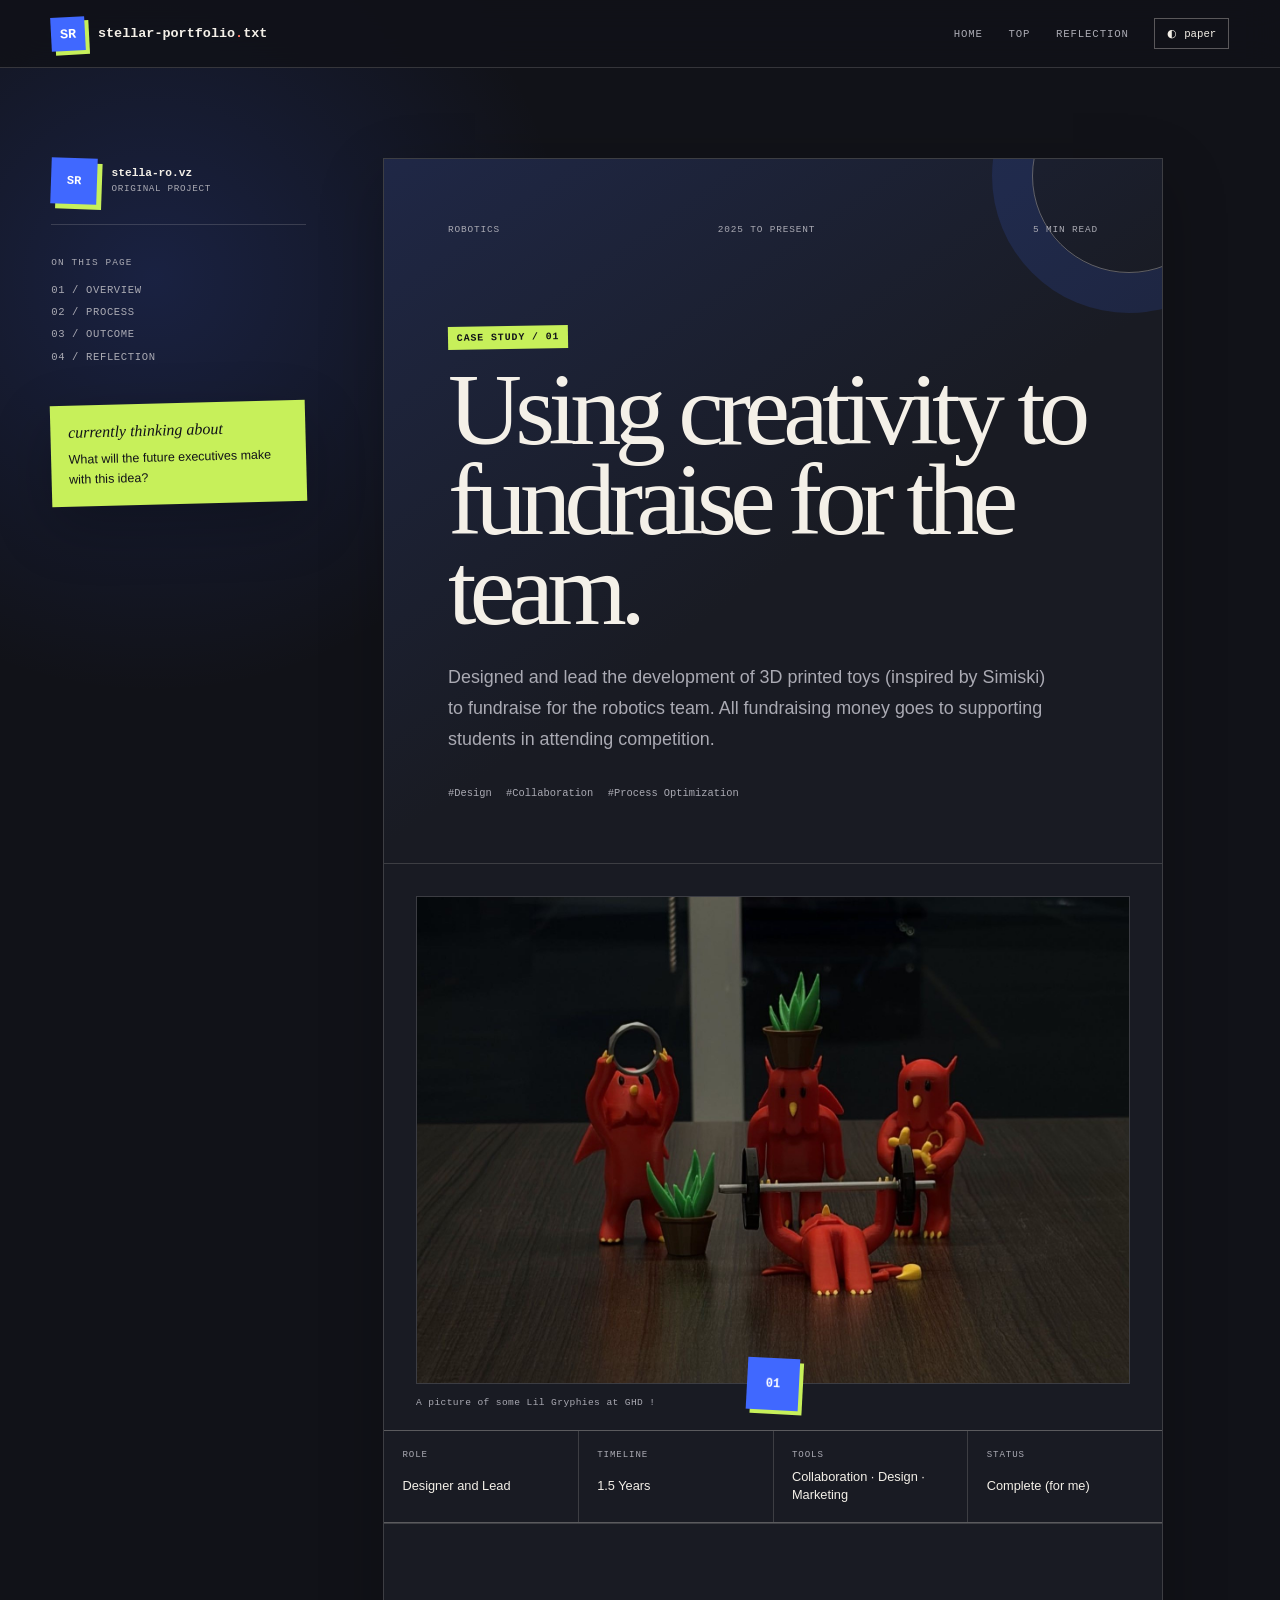
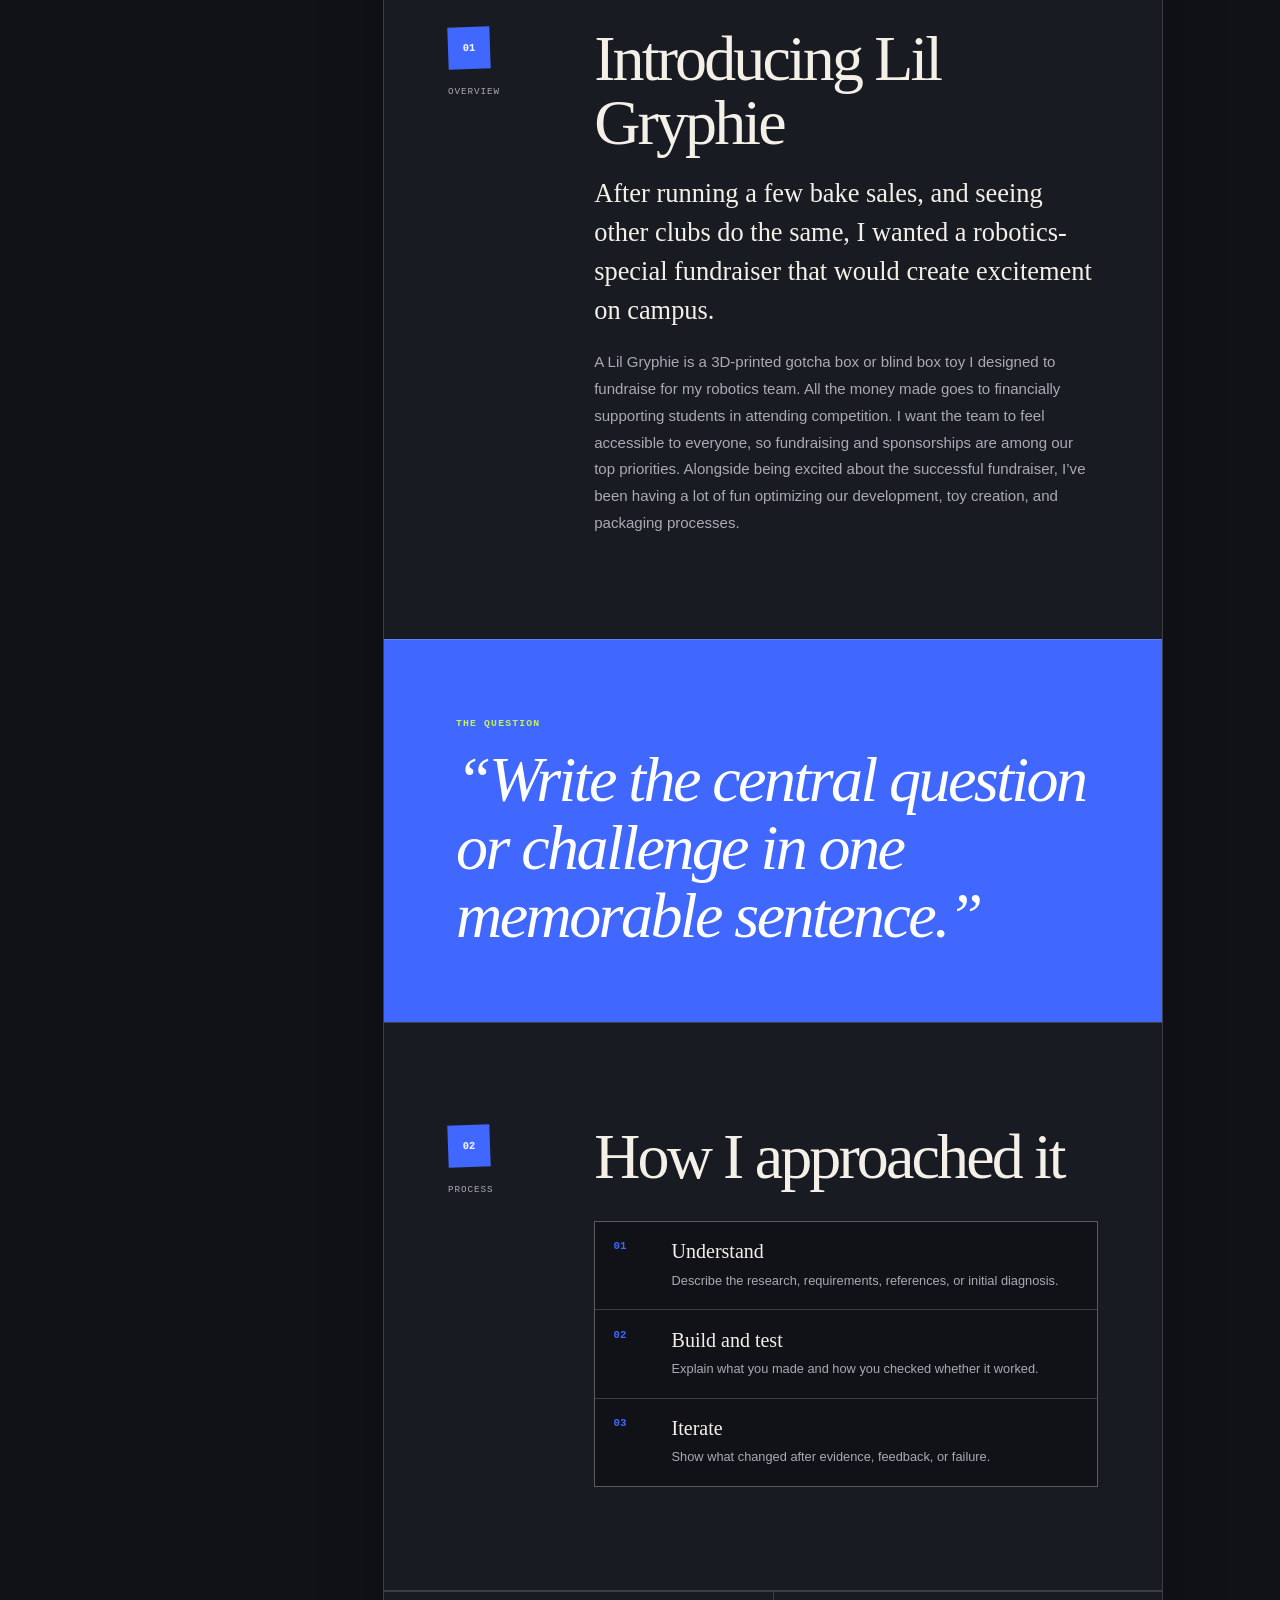
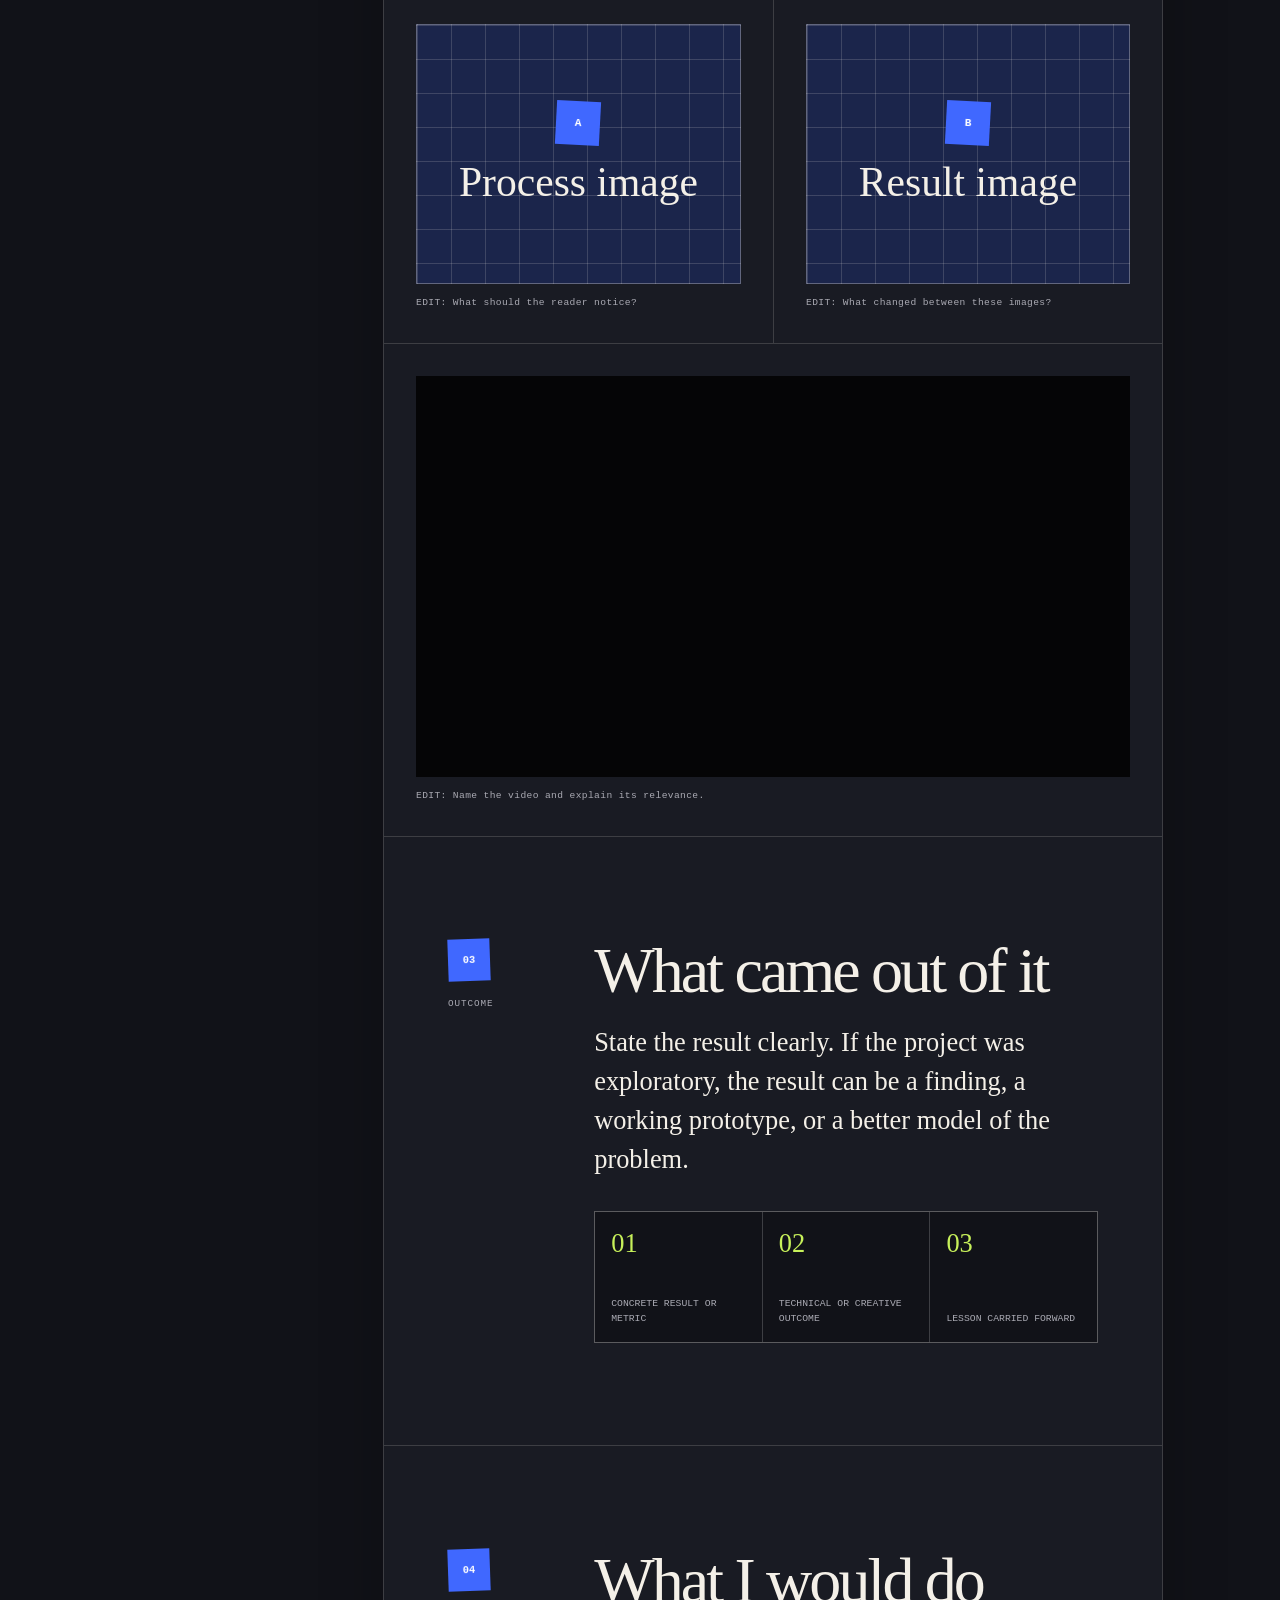
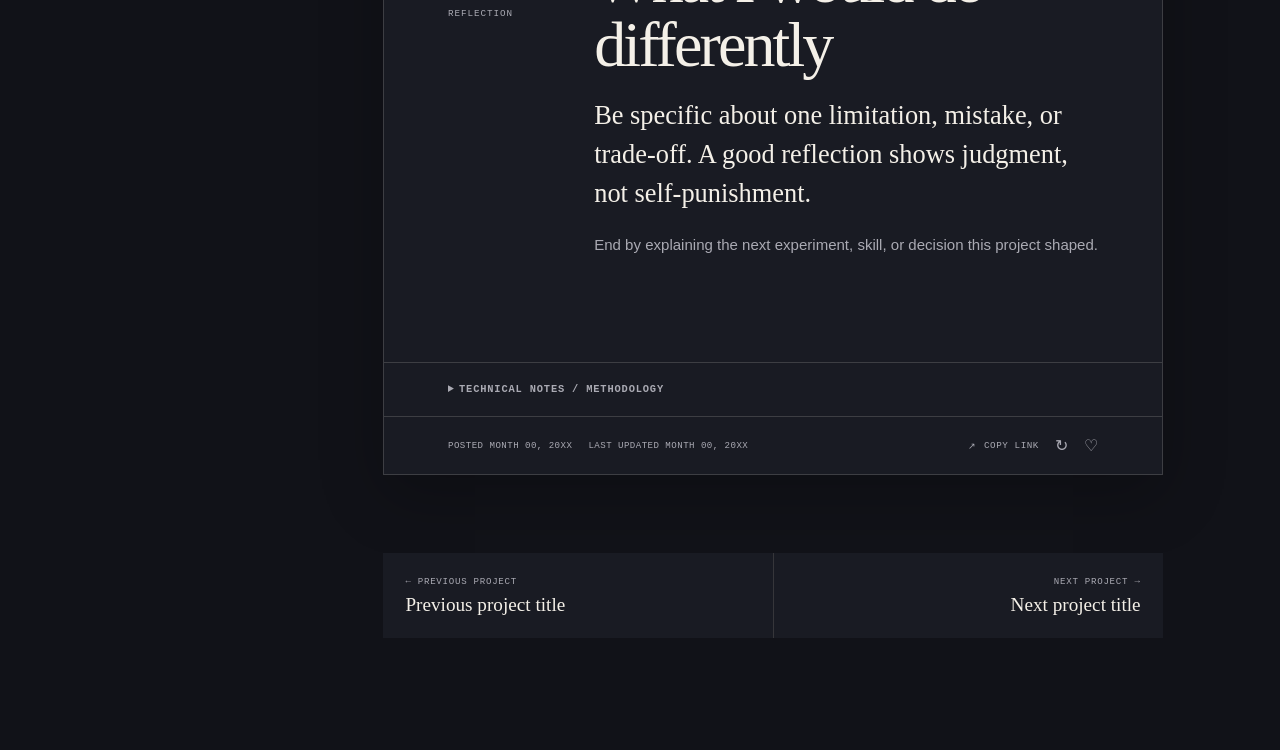
==== projects/lil-gryphie.html @ 2bbafdc9 "Starting a project page and updating homepage TODO: Fill out project pages TODO: Make the skills sec" ====
<!doctype html>
<html lang="en">
  <head>
    <meta charset="utf-8">
    <meta name="viewport" content="width=device-width, initial-scale=1">

    <!-- EDIT: Browser and sharing information. -->
    <title>Lil Gryphies — Stella Rovazzi</title>
    <meta name="description" content="A one-sentence description of this project.">
    <meta property="og:title" content="Project Title — Stella Rovazzi">
    <meta property="og:description" content="A one-sentence description of this project.">
    <meta property="og:type" content="article">
    <!-- Optional when hosted: <meta property="og:image" content="https://your-site.com/images/project-cover.jpg"> -->
    <link rel="icon" href="../images/logo.png" sizes="16x16" type="image/png">

    <link rel="stylesheet" href="../css/project-post.css">
    <script src="../js/project-post.js" defer></script>
  </head>

  <!--
    EDIT: Change the accent per project with one hex colour.
    Good examples: #4068ff (blue), #ff715b (coral), #b8a2ff (violet).
  -->
  <body style="--project-accent: #4068ff;">
    <div class="reading-progress" aria-hidden="true">
      <span id="reading-progress-bar"></span>
    </div>

    <header class="site-header">
      <!-- EDIT: Change href to the location of your portfolio homepage. -->
      <a class="site-brand" href="index.html" aria-label="Back to Stella Rovazzi portfolio">
        <span class="site-brand__mark">SR</span>
        <span>stellar-portfolio<span class="accent-dot">.</span>txt</span>
      </a>

      <nav class="site-nav" aria-label="Project page navigation">
        <a href="../index.html">home</a>
        <a href="#project-start">top</a>
        <a href="#reflection">reflection</a>
        <button class="theme-toggle" id="theme-toggle" type="button" aria-label="Switch to light theme">
          <span id="theme-icon" aria-hidden="true">◐</span>
          <span id="theme-label">paper</span>
        </button>
      </nav>
    </header>

    <main class="page-shell" id="project-start">
      <aside class="post-sidebar" aria-label="Project post information">
        <div class="author-block">
          <span class="author-avatar" aria-hidden="true">SR</span>
          <div>
            <strong>stella-ro.vz</strong>
            <span>original project</span>
          </div>
        </div>

        <nav class="post-contents" aria-label="On this page">
          <p>on this page</p>
          <a href="#overview">01 / overview</a>
          <a href="#process">02 / process</a>
          <a href="#outcome">03 / outcome</a>
          <a href="#reflection">04 / reflection</a>
        </nav>

        <div class="sidebar-note">
          <span>currently thinking about</span>
          <!-- EDIT: One interesting question raised by this project. -->
          <p>What will the future executives make with this idea?</p>
        </div>
      </aside>

      <article class="tumblr-post">
        <header class="post-header">
          <div class="post-kicker">
            <!-- EDIT: Project category, date, and approximate reading time. -->
            <span>Robotics</span>
            <span>2025 to Present</span>
            <span>5 min read</span>
          </div>

          <!-- EDIT: Main project title and short positioning statement. -->
          <p class="post-type">case study / 01</p>
          <h1>Using creativity to fundraise for the team.</h1>
          <p class="post-deck">
            Designed and lead the development of 3D printed toys (inspired by Simiski) to fundraise for the 
            robotics team. All fundraising money goes to supporting students in attending competition.
          </p>

          <ul class="tag-list" aria-label="Project tags">
            <!-- EDIT: Duplicate or remove tags as needed. -->
            <li>#Design</li>
            <li>#Collaboration</li>
            <li>#Process Optimization</li>
          </ul>
        </header>

        <!-- OPTIONAL COMPONENT: Replace this placeholder with an image. -->
        <figure class="post-media post-media--hero">
          <div class="project-image">
            
            <img src="../images/lil_gryphie/squad.jpg" alt="Four Lil Gryphons in various poses">
            <span class="project-image__number" aria-hidden="true">
              01
            </span>
          </div>
          <figcaption>A picture of some Lil Gryphies at GHD !</figcaption>
        </figure>

        <!-- COMPONENT: At-a-glance facts. Keep two to four items. -->
        <dl class="fact-grid">
          <div>
            <dt>role</dt>
            <dd>Designer and Lead</dd>
          </div>
          <div>
            <dt>timeline</dt>
            <dd>1.5 Years</dd>
          </div>
          <div>
            <dt>tools</dt>
            <dd>Collaboration · Design · Marketing</dd>
          </div>
          <div>
            <dt>status</dt>
            <dd>Complete (for me)</dd>
          </div>
        </dl>

        <section class="post-section" id="overview">
          <div class="section-label">
            <span>01</span>
            <p>Overview</p>
          </div>
          <div class="section-content">
            <h2>Introducing Lil Gryphie</h2>
            <!-- EDIT: Two or three short paragraphs are easier to scan than one long block. -->
            <p class="lead">
              After running a few bake sales, and seeing other clubs do the same, I wanted a robotics-special fundraiser that would create excitement on campus.
            </p>
            <p>
              A Lil Gryphie is a 3D-printed gotcha box or blind box toy I designed to fundraise for my robotics team. All the money made goes to financially supporting students in attending competition. I want the team to feel accessible to everyone, so fundraising and sponsorships are among our top priorities.
        Alongside being excited about the successful fundraiser, I’ve been having a lot of fun optimizing our development, toy creation, and packaging processes.
            </p>
          </div>
        </section>

        <!-- OPTIONAL COMPONENT: A highlighted research or design question. -->
        <blockquote class="pull-quote">
          <span>the question</span>
          <p>“Write the central question or challenge in one memorable sentence.”</p>
        </blockquote>

        <section class="post-section" id="process">
          <div class="section-label">
            <span>02</span>
            <p>Process</p>
          </div>
          <div class="section-content">
            <h2>How I approached it</h2>

            <!-- COMPONENT: Numbered process. Duplicate or remove steps. -->
            <ol class="process-list">
              <li>
                <span>01</span>
                <div>
                  <h3>Understand</h3>
                  <p>Describe the research, requirements, references, or initial diagnosis.</p>
                </div>
              </li>
              <li>
                <span>02</span>
                <div>
                  <h3>Build and test</h3>
                  <p>Explain what you made and how you checked whether it worked.</p>
                </div>
              </li>
              <li>
                <span>03</span>
                <div>
                  <h3>Iterate</h3>
                  <p>Show what changed after evidence, feedback, or failure.</p>
                </div>
              </li>
            </ol>
          </div>
        </section>

        <!-- OPTIONAL COMPONENT: Two-image gallery. Replace each placeholder with a figure/img. -->
        <div class="media-grid" aria-label="Project image gallery">
          <figure class="post-media">
            <div class="media-placeholder media-placeholder--small" role="img" aria-label="Process image placeholder">
              <span>A</span>
              <strong>Process image</strong>
            </div>
            <figcaption>EDIT: What should the reader notice?</figcaption>
          </figure>
          <figure class="post-media">
            <div class="media-placeholder media-placeholder--small" role="img" aria-label="Result image placeholder">
              <span>B</span>
              <strong>Result image</strong>
            </div>
            <figcaption>EDIT: What changed between these images?</figcaption>
          </figure>
        </div>

        <!-- OPTIONAL COMPONENT: Responsive YouTube/Vimeo embed. Replace src and title. -->
        <figure class="post-media">
          <div class="video-frame">
            <iframe
              src="https://www.youtube.com/embed/VIDEO_ID"
              title="Project video"
              loading="lazy"
              allow="accelerometer; autoplay; clipboard-write; encrypted-media; gyroscope; picture-in-picture; web-share"
              allowfullscreen>
            </iframe>
          </div>
          <figcaption>EDIT: Name the video and explain its relevance.</figcaption>
        </figure>

        <section class="post-section" id="outcome">
          <div class="section-label">
            <span>03</span>
            <p>Outcome</p>
          </div>
          <div class="section-content">
            <h2>What came out of it</h2>
            <p class="lead">
              State the result clearly. If the project was exploratory, the
              result can be a finding, a working prototype, or a better model
              of the problem.
            </p>

            <!-- OPTIONAL COMPONENT: Result cards. -->
            <div class="result-grid">
              <div>
                <strong>01</strong>
                <span>Concrete result or metric</span>
              </div>
              <div>
                <strong>02</strong>
                <span>Technical or creative outcome</span>
              </div>
              <div>
                <strong>03</strong>
                <span>Lesson carried forward</span>
              </div>
            </div>
          </div>
        </section>

        <section class="post-section" id="reflection">
          <div class="section-label">
            <span>04</span>
            <p>Reflection</p>
          </div>
          <div class="section-content">
            <h2>What I would do differently</h2>
            <p class="lead">
              Be specific about one limitation, mistake, or trade-off. A good
              reflection shows judgment, not self-punishment.
            </p>
            <p>
              End by explaining the next experiment, skill, or decision this
              project shaped.
            </p>
          </div>
        </section>

        <!-- OPTIONAL COMPONENT: Expandable technical details. -->
        <details class="technical-note">
          <summary>Technical notes / methodology</summary>
          <div>
            <p>
              Put implementation details, parameters, references, or caveats
              here so interested readers can go deeper without interrupting the
              main story.
            </p>
          </div>
        </details>

        <footer class="post-footer">
          <div class="post-footer__meta">
            <span>posted Month 00, 20XX</span>
            <span>last updated Month 00, 20XX</span>
          </div>
          <div class="post-footer__actions">
            <button class="copy-link" type="button">
              <span aria-hidden="true">↗</span>
              <span>copy link</span>
            </button>
            <span aria-hidden="true">↻</span>
            <span aria-hidden="true">♡</span>
          </div>
        </footer>
      </article>

      <!-- EDIT: Point these links to the adjacent project pages. -->
      <nav class="project-pagination" aria-label="Other projects">
        <a href="#">
          <span>← previous project</span>
          <strong>Previous project title</strong>
        </a>
        <a href="#">
          <span>next project →</span>
          <strong>Next project title</strong>
        </a>
      </nav>
    </main>
  </body>
</html>
---- css/project-post.css ----
/*
  Tumblr Project Post Template
  ----------------------------
  Shared by every project page. For a new project, change --project-accent
  on the <body> element instead of copying or rewriting this file.
*/

:root {
  --ink: #111218;
  --ink-raised: #191b23;
  --paper: #f4f0e8;
  --paper-deep: #e6ded1;
  --muted-dark: #aaaab3;
  --muted-light: #62636b;
  --lime: #c7f05a;
  --coral: #ff715b;
  --violet: #b8a2ff;
  --project-accent: #4068ff;
  --serif: Georgia, "Times New Roman", serif;
  --sans: Arial, Helvetica, sans-serif;
  --mono: "Courier New", Courier, monospace;
  --shadow: 0 20px 60px rgba(0, 0, 0, 0.24);
  --page-width: 1180px;
}

* {
  box-sizing: border-box;
}

html {
  scroll-behavior: smooth;
}

body {
  --background: var(--ink);
  --surface: var(--ink-raised);
  --text: var(--paper);
  --soft-text: var(--muted-dark);
  --rule: rgba(244, 240, 232, 0.16);
  --rule-strong: rgba(244, 240, 232, 0.32);
  margin: 0;
  background:
    radial-gradient(circle at 12% 5%, color-mix(in srgb, var(--project-accent) 18%, transparent), transparent 26rem),
    var(--background);
  color: var(--text);
  font-family: var(--sans);
  transition: background-color 180ms ease, color 180ms ease;
}

body[data-theme="paper"] {
  --background: #ece6dc;
  --surface: #f7f3ec;
  --text: #171820;
  --soft-text: var(--muted-light);
  --rule: rgba(17, 18, 24, 0.14);
  --rule-strong: rgba(17, 18, 24, 0.28);
}

button,
a {
  color: inherit;
  font: inherit;
}

a {
  text-decoration: none;
}

button {
  cursor: pointer;
}

img {
  display: block;
  max-width: 100%;
}

.reading-progress {
  position: fixed;
  inset: 0 0 auto;
  z-index: 100;
  height: 3px;
  background: transparent;
}

.reading-progress span {
  display: block;
  width: 0;
  height: 100%;
  background: var(--lime);
  transform-origin: left;
}

.site-header {
  position: sticky;
  top: 0;
  z-index: 30;
  display: flex;
  align-items: center;
  justify-content: space-between;
  min-height: 68px;
  padding: 0 4vw;
  border-bottom: 1px solid var(--rule);
  background: color-mix(in srgb, var(--background) 88%, transparent);
  backdrop-filter: blur(18px);
}

.site-brand {
  display: flex;
  align-items: center;
  gap: 0.8rem;
  font: 700 0.84rem var(--mono);
}

.site-brand__mark {
  display: grid;
  place-items: center;
  width: 34px;
  height: 34px;
  background: var(--project-accent);
  color: #fff;
  box-shadow: 4px 4px 0 var(--lime);
  transform: rotate(-3deg);
}

.accent-dot {
  color: var(--coral);
}

.site-nav {
  display: flex;
  align-items: center;
  gap: clamp(0.8rem, 2vw, 1.8rem);
  color: var(--soft-text);
  font: 0.67rem var(--mono);
  letter-spacing: 0.08em;
  text-transform: uppercase;
}

.site-nav a:hover,
.site-nav a:focus-visible {
  color: var(--text);
}

.theme-toggle {
  display: flex;
  align-items: center;
  gap: 0.45rem;
  padding: 0.52rem 0.72rem;
  border: 1px solid var(--rule-strong);
  background: transparent;
  color: var(--text);
}

.theme-toggle:hover,
.theme-toggle:focus-visible {
  border-color: var(--lime);
}

.page-shell {
  display: grid;
  grid-template-columns: minmax(210px, 255px) minmax(0, 780px);
  gap: clamp(2rem, 6vw, 6rem);
  width: min(var(--page-width), calc(100% - 8vw));
  margin: 0 auto;
  padding: clamp(3rem, 7vw, 6.5rem) 0 7rem;
}

.post-sidebar {
  align-self: start;
  position: sticky;
  top: 108px;
}

.author-block {
  display: flex;
  align-items: center;
  gap: 0.9rem;
  padding-bottom: 1.3rem;
  border-bottom: 1px solid var(--rule);
}

.author-avatar {
  display: grid;
  place-items: center;
  width: 46px;
  height: 46px;
  flex: 0 0 46px;
  background: var(--project-accent);
  color: #fff;
  box-shadow: 5px 5px 0 var(--lime);
  font: 700 0.75rem var(--mono);
  transform: rotate(2deg);
}

.author-block div {
  display: grid;
  gap: 0.25rem;
}

.author-block strong {
  font: 700 0.7rem var(--mono);
}

.author-block div span {
  color: var(--soft-text);
  font: 0.58rem var(--mono);
  letter-spacing: 0.07em;
  text-transform: uppercase;
}

.post-contents {
  display: grid;
  gap: 0.65rem;
  margin-top: 2rem;
}

.post-contents p {
  margin: 0 0 0.3rem;
  color: var(--soft-text);
  font: 0.59rem var(--mono);
  letter-spacing: 0.12em;
  text-transform: uppercase;
}

.post-contents a {
  width: fit-content;
  color: var(--soft-text);
  font: 0.66rem var(--mono);
  letter-spacing: 0.06em;
  text-transform: uppercase;
}

.post-contents a:hover,
.post-contents a:focus-visible {
  color: var(--text);
}

.sidebar-note {
  margin-top: 2.5rem;
  padding: 1.1rem;
  background: var(--lime);
  color: var(--ink);
  box-shadow: var(--shadow);
  transform: rotate(-1.5deg);
}

.sidebar-note span {
  font: italic 1rem var(--serif);
}

.sidebar-note p {
  margin: 0.6rem 0 0;
  font-size: 0.78rem;
  line-height: 1.55;
}

.tumblr-post {
  min-width: 0;
  border: 1px solid var(--rule);
  background: var(--surface);
  box-shadow: var(--shadow);
}

.post-header {
  position: relative;
  overflow: hidden;
  padding: clamp(1.5rem, 5vw, 4.5rem);
  background:
    linear-gradient(145deg, color-mix(in srgb, var(--surface) 84%, var(--project-accent)), var(--surface) 55%);
}

.post-header::after {
  content: "";
  position: absolute;
  top: -5rem;
  right: -4rem;
  width: 12rem;
  height: 12rem;
  border: 1px solid var(--rule-strong);
  border-radius: 50%;
  box-shadow: 0 0 0 2.5rem color-mix(in srgb, var(--project-accent) 14%, transparent);
  pointer-events: none;
}

.post-kicker {
  position: relative;
  z-index: 1;
  display: flex;
  flex-wrap: wrap;
  justify-content: space-between;
  gap: 0.6rem 1rem;
  color: var(--soft-text);
  font: 0.59rem/1.5 var(--mono);
  letter-spacing: 0.09em;
  text-transform: uppercase;
}

.post-type {
  position: relative;
  z-index: 1;
  width: fit-content;
  margin: clamp(3.5rem, 7vw, 6rem) 0 1rem;
  padding: 0.36rem 0.55rem;
  background: var(--lime);
  color: var(--ink);
  font: 700 0.62rem var(--mono);
  letter-spacing: 0.09em;
  text-transform: uppercase;
  transform: rotate(-1deg);
}

.post-header h1 {
  position: relative;
  z-index: 1;
  max-width: 690px;
  margin: 0;
  font: 400 clamp(3rem, 8vw, 6.7rem)/0.88 var(--serif);
  letter-spacing: -0.065em;
}

.post-deck {
  position: relative;
  z-index: 1;
  max-width: 610px;
  margin: 1.7rem 0 0;
  color: var(--soft-text);
  font-size: clamp(1rem, 2vw, 1.12rem);
  line-height: 1.72;
}

.tag-list {
  position: relative;
  z-index: 1;
  display: flex;
  flex-wrap: wrap;
  gap: 0.45rem 0.9rem;
  margin: 2rem 0 0;
  padding: 0;
  color: var(--soft-text);
  font: 0.65rem var(--mono);
  list-style: none;
}

.post-media {
  margin: 0;
  padding: clamp(1rem, 2.5vw, 2rem);
  border-top: 1px solid var(--rule);
}

.post-media--hero {
  padding-bottom: 1.2rem;
}

.post-media img {
  width: 100%;
  height: auto;
  border: 1px solid var(--rule);
}

.post-media figcaption {
  margin-top: 0.75rem;
  color: var(--soft-text);
  font: 0.6rem/1.55 var(--mono);
  letter-spacing: 0.04em;
}

.media-placeholder {
  display: grid;
  min-height: clamp(240px, 46vw, 470px);
  place-content: center;
  gap: 0.8rem;
  border: 1px solid var(--rule-strong);
  background:
    linear-gradient(var(--rule) 1px, transparent 1px),
    linear-gradient(90deg, var(--rule) 1px, transparent 1px),
    color-mix(in srgb, var(--background) 78%, var(--project-accent));
  background-size: 34px 34px;
  text-align: center;
}

.media-placeholder > span {
  display: grid;
  place-items: center;
  width: 44px;
  height: 44px;
  margin: 0 auto;
  background: var(--project-accent);
  color: #fff;
  font: 700 0.7rem var(--mono);
  transform: rotate(3deg);
}

.media-placeholder strong {
  font: 400 clamp(1.5rem, 4vw, 2.6rem) var(--serif);
}

.media-placeholder small {
  max-width: 440px;
  padding: 0 1rem;
  color: var(--soft-text);
  font: 0.6rem/1.6 var(--mono);
}

.media-placeholder--small {
  min-height: 260px;
}

.fact-grid {
  display: grid;
  grid-template-columns: repeat(4, 1fr);
  gap: 1px;
  margin: 0;
  border-block: 1px solid var(--rule);
  background: var(--rule);
}

.fact-grid div {
  display: grid;
  gap: 0.5rem;
  padding: 1.15rem;
  background: var(--surface);
}

.fact-grid dt {
  color: var(--soft-text);
  font: 0.57rem var(--mono);
  letter-spacing: 0.1em;
  text-transform: uppercase;
}

.fact-grid dd {
  margin: 0;
  font-size: 0.8rem;
  line-height: 1.4;
}

.post-section {
  display: grid;
  grid-template-columns: 95px minmax(0, 1fr);
  gap: clamp(1.5rem, 4vw, 3.5rem);
  padding: clamp(3.2rem, 8vw, 6.5rem) clamp(1.4rem, 5vw, 4.5rem);
  border-top: 1px solid var(--rule);
  scroll-margin-top: 96px;
}

.section-label span {
  display: grid;
  place-items: center;
  width: 42px;
  height: 42px;
  background: var(--project-accent);
  color: #fff;
  font: 700 0.65rem var(--mono);
  transform: rotate(-2deg);
}

.section-label p {
  margin: 1rem 0 0;
  color: var(--soft-text);
  font: 0.58rem/1.5 var(--mono);
  letter-spacing: 0.1em;
  text-transform: uppercase;
}

.section-content {
  min-width: 0;
}

.section-content h2 {
  margin: 0;
  font: 400 clamp(2.1rem, 5vw, 4rem)/1 var(--serif);
  letter-spacing: -0.045em;
}

.section-content > p {
  max-width: 610px;
  margin: 1.2rem 0 0;
  color: var(--soft-text);
  font-size: 0.94rem;
  line-height: 1.78;
}

.section-content > p.lead {
  color: var(--text);
  font: 400 clamp(1.25rem, 2.7vw, 1.65rem)/1.48 var(--serif);
}

.pull-quote {
  margin: 0;
  padding: clamp(2.2rem, 6vw, 4.5rem);
  border-top: 1px solid var(--rule);
  background: var(--project-accent);
  color: #fff;
}

.pull-quote span {
  color: var(--lime);
  font: 700 0.61rem var(--mono);
  letter-spacing: 0.12em;
  text-transform: uppercase;
}

.pull-quote p {
  max-width: 660px;
  margin: 1rem 0 0;
  font: italic 400 clamp(2rem, 5vw, 4rem)/1.06 var(--serif);
  letter-spacing: -0.04em;
}

.process-list {
  display: grid;
  gap: 1px;
  margin: 2rem 0 0;
  padding: 0;
  border: 1px solid var(--rule);
  background: var(--rule);
  list-style: none;
}

.process-list li {
  display: grid;
  grid-template-columns: 42px 1fr;
  gap: 1rem;
  padding: 1.15rem;
  background: var(--background);
}

.process-list li > span {
  color: var(--project-accent);
  font: 700 0.67rem var(--mono);
}

.process-list h3 {
  margin: 0;
  font: 400 1.25rem var(--serif);
}

.process-list p {
  margin: 0.45rem 0 0;
  color: var(--soft-text);
  font-size: 0.8rem;
  line-height: 1.6;
}

.media-grid {
  display: grid;
  grid-template-columns: repeat(2, minmax(0, 1fr));
  border-top: 1px solid var(--rule);
}

.media-grid .post-media + .post-media {
  border-left: 1px solid var(--rule);
}

.video-frame {
  position: relative;
  overflow: hidden;
  aspect-ratio: 16 / 9;
  background: #050506;
}

.video-frame iframe {
  position: absolute;
  inset: 0;
  width: 100%;
  height: 100%;
  border: 0;
}

.result-grid {
  display: grid;
  grid-template-columns: repeat(3, 1fr);
  gap: 1px;
  margin-top: 2rem;
  border: 1px solid var(--rule);
  background: var(--rule);
}

.result-grid div {
  display: grid;
  gap: 0.65rem;
  min-height: 130px;
  align-content: space-between;
  padding: 1rem;
  background: var(--background);
}

.result-grid strong {
  color: var(--lime);
  font: 400 1.65rem var(--serif);
}

.result-grid span {
  color: var(--soft-text);
  font: 0.61rem/1.55 var(--mono);
  text-transform: uppercase;
}

.technical-note {
  border-top: 1px solid var(--rule);
}

.technical-note summary {
  padding: 1.3rem clamp(1.4rem, 5vw, 4.5rem);
  color: var(--soft-text);
  cursor: pointer;
  font: 700 0.65rem var(--mono);
  letter-spacing: 0.08em;
  text-transform: uppercase;
}

.technical-note summary:hover,
.technical-note summary:focus-visible {
  color: var(--text);
}

.technical-note > div {
  padding: 0 clamp(1.4rem, 5vw, 4.5rem) 2rem;
}

.technical-note p {
  max-width: 650px;
  margin: 0;
  color: var(--soft-text);
  font-size: 0.84rem;
  line-height: 1.7;
}

.post-footer {
  display: flex;
  align-items: center;
  justify-content: space-between;
  gap: 1rem;
  padding: 1.2rem clamp(1.4rem, 5vw, 4.5rem);
  border-top: 1px solid var(--rule);
}

.post-footer__meta {
  display: flex;
  flex-wrap: wrap;
  gap: 0.45rem 1rem;
  color: var(--soft-text);
  font: 0.57rem var(--mono);
  letter-spacing: 0.05em;
  text-transform: uppercase;
}

.post-footer__actions {
  display: flex;
  align-items: center;
  gap: 1rem;
  color: var(--soft-text);
}

.copy-link {
  display: flex;
  align-items: center;
  gap: 0.45rem;
  padding: 0;
  border: 0;
  background: transparent;
  color: var(--soft-text);
  font: 0.58rem var(--mono);
  letter-spacing: 0.06em;
  text-transform: uppercase;
}

.copy-link:hover,
.copy-link:focus-visible {
  color: var(--lime);
}

.project-pagination {
  grid-column: 2;
  display: grid;
  grid-template-columns: repeat(2, 1fr);
  gap: 1px;
  margin-top: 1px;
  background: var(--rule);
}

.project-pagination a {
  display: grid;
  gap: 0.45rem;
  padding: 1.4rem;
  background: var(--surface);
}

.project-pagination a:last-child {
  text-align: right;
}

.project-pagination span {
  color: var(--soft-text);
  font: 0.57rem var(--mono);
  letter-spacing: 0.08em;
  text-transform: uppercase;
}

.project-pagination strong {
  font: 400 1.2rem var(--serif);
}

.project-pagination a:hover strong,
.project-pagination a:focus-visible strong {
  color: var(--lime);
}

@media (max-width: 880px) {
  .page-shell {
    grid-template-columns: 1fr;
    width: min(780px, calc(100% - 2rem));
    padding-top: 2.5rem;
  }

  .post-sidebar {
    position: static;
    display: grid;
    grid-template-columns: 1fr auto;
    gap: 1rem;
    align-items: center;
  }

  .author-block {
    padding: 0;
    border: 0;
  }

  .post-contents {
    display: none;
  }

  .sidebar-note {
    max-width: 280px;
    margin: 0;
  }

  .project-pagination {
    grid-column: 1;
  }
}

@media (max-width: 640px) {
  .site-header {
    padding: 0 1rem;
  }

  .site-nav > a {
    display: none;
  }

  .theme-toggle span:last-child {
    display: none;
  }

  .page-shell {
    width: calc(100% - 1rem);
    padding-top: 1.5rem;
  }

  .post-sidebar {
    grid-template-columns: 1fr;
  }

  .sidebar-note {
    display: none;
  }

  .post-header {
    padding: 1.25rem;
  }

  .post-kicker {
    display: grid;
    justify-content: start;
  }

  .post-type {
    margin-top: 3.5rem;
  }

  .fact-grid {
    grid-template-columns: repeat(2, 1fr);
  }

  .post-section {
    grid-template-columns: 1fr;
    gap: 1.25rem;
    padding: 3.2rem 1.25rem;
  }

  .section-label {
    display: flex;
    align-items: center;
    gap: 0.85rem;
  }

  .section-label p {
    margin: 0;
  }

  .pull-quote {
    padding: 2.5rem 1.25rem;
  }

  .media-grid,
  .result-grid,
  .project-pagination {
    grid-template-columns: 1fr;
  }

  .media-grid .post-media + .post-media {
    border-left: 0;
  }

  .post-footer {
    align-items: flex-start;
    flex-direction: column;
  }

  .project-pagination a:last-child {
    text-align: left;
  }
}

@media print {
  .site-header,
  .reading-progress,
  .post-sidebar,
  .post-footer__actions,
  .project-pagination {
    display: none !important;
  }

  body {
    --background: #fff;
    --surface: #fff;
    --text: #111;
    --soft-text: #444;
    --rule: #ccc;
    background: #fff;
  }

  .page-shell {
    display: block;
    width: 100%;
    padding: 0;
  }

  .tumblr-post {
    border: 0;
    box-shadow: none;
  }
}

@media (prefers-reduced-motion: reduce) {
  html {
    scroll-behavior: auto;
  }

  *,
  *::before,
  *::after {
    transition-duration: 0.01ms !important;
  }
}

.project-image {
  position: relative;
}

.project-image img {
  display: block;
  width: 100%;
  height: auto;
}

.project-image__number {
  position: absolute;
  z-index: 2;

  left: 50%;
  bottom: 0;

  display: grid;
  place-items: center;

  width: 52px;
  height: 52px;

  background: var(--project-accent);
  color: white;

  font: 700 0.75rem "Courier New", monospace;

  box-shadow: 4px 4px 0 var(--lime);
  transform: translate(-50%, 50%) rotate(3deg);
}
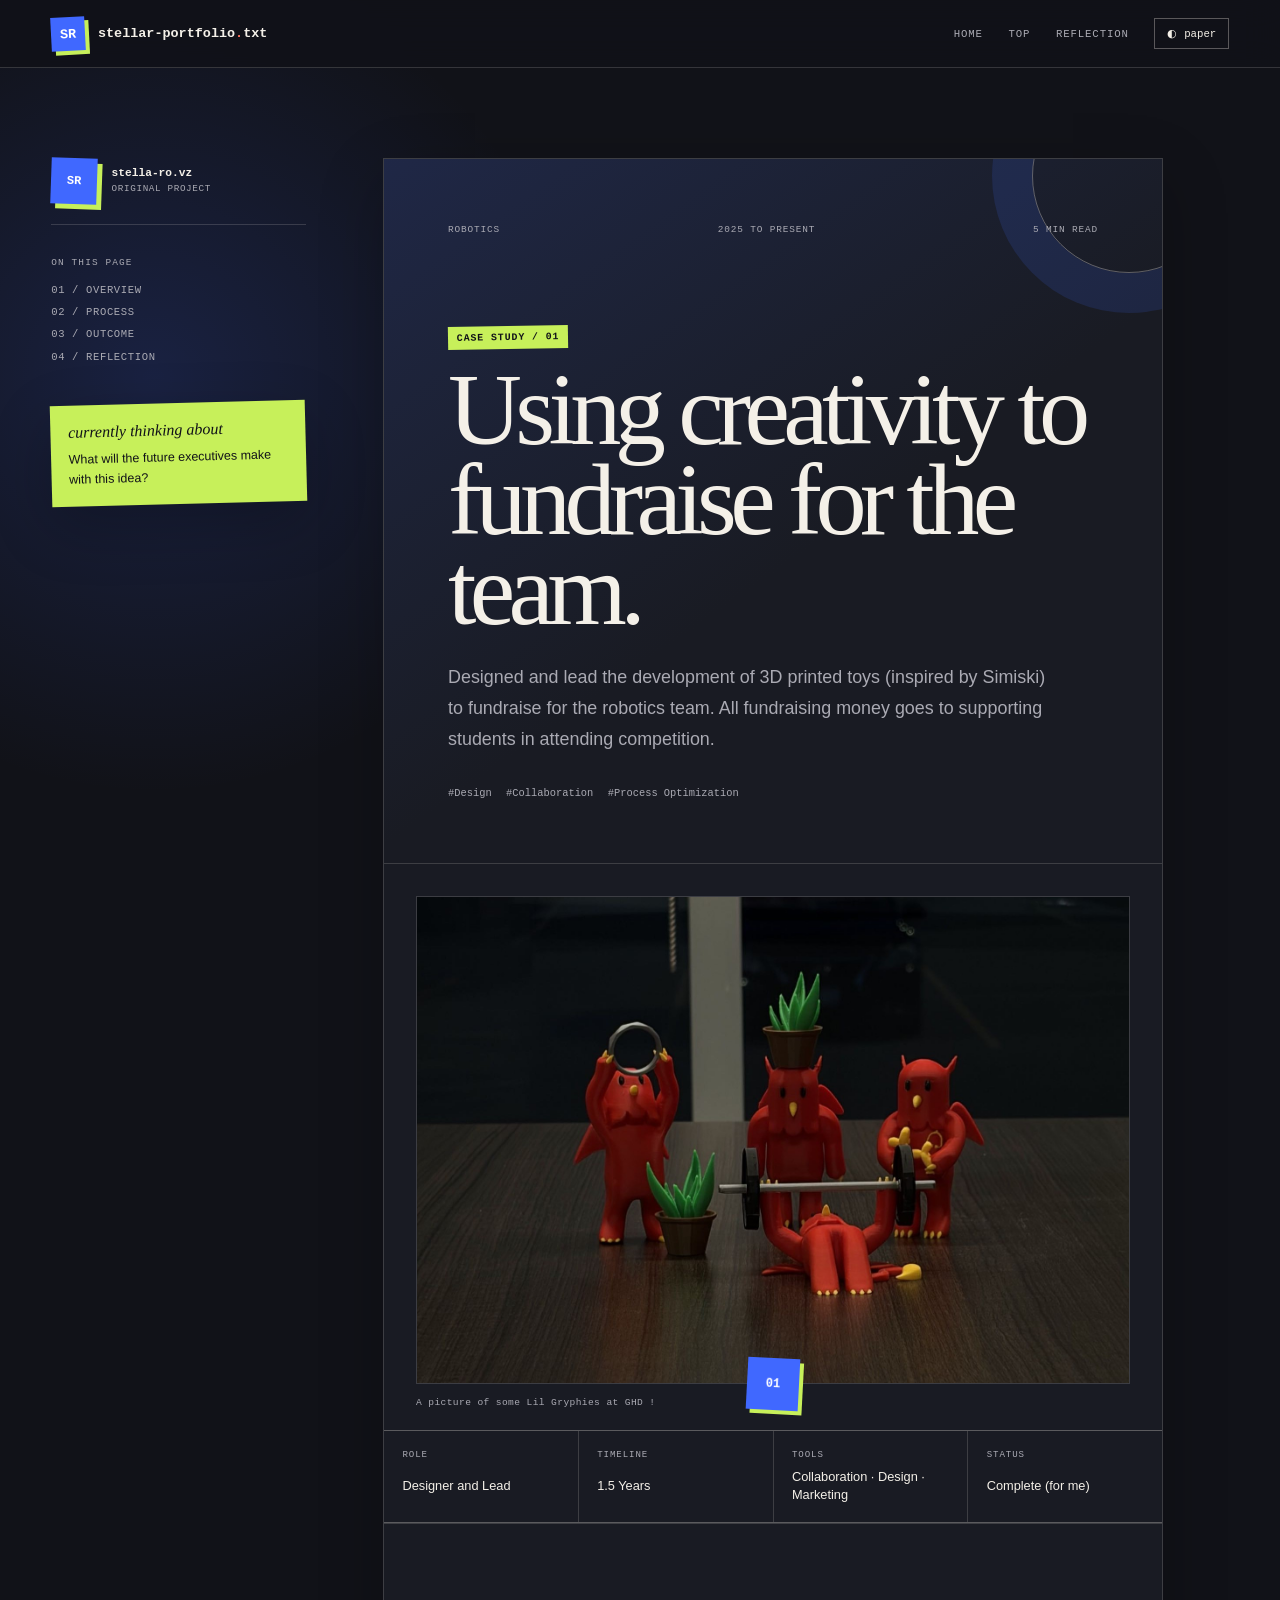
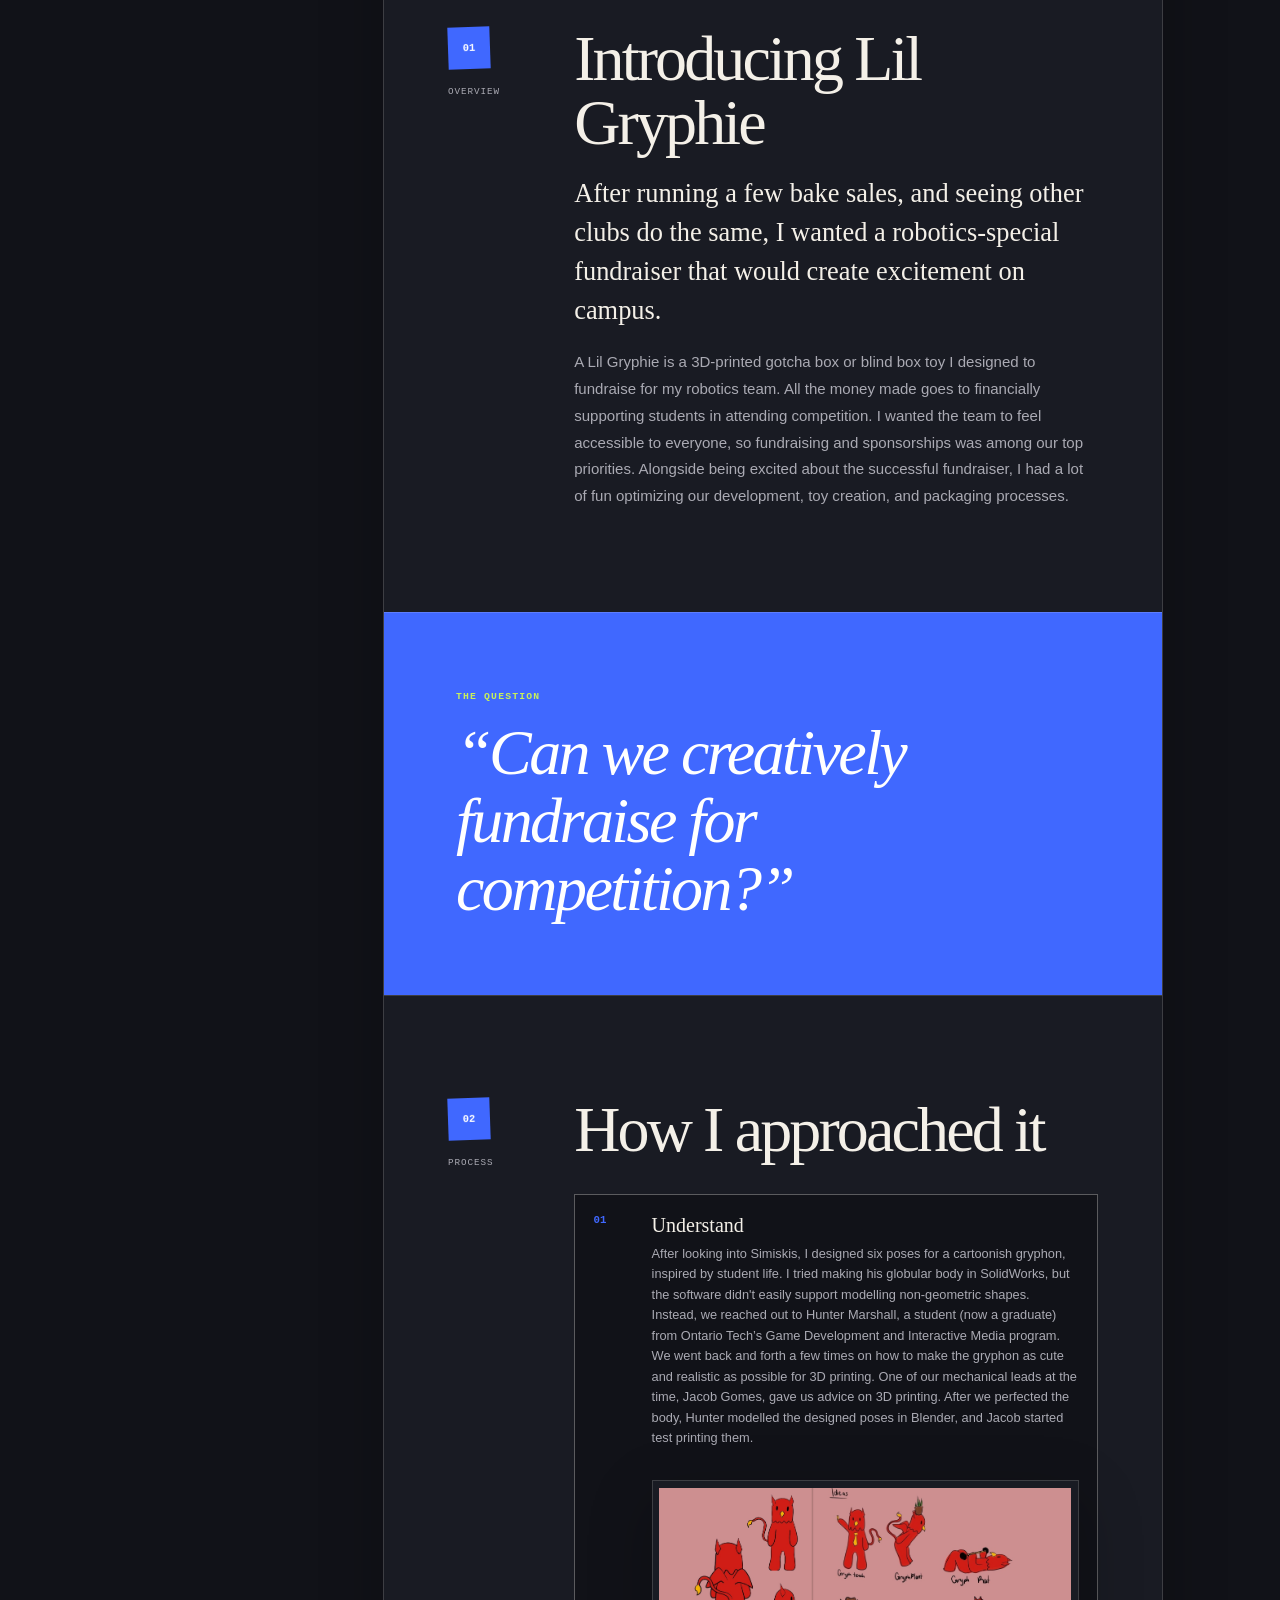
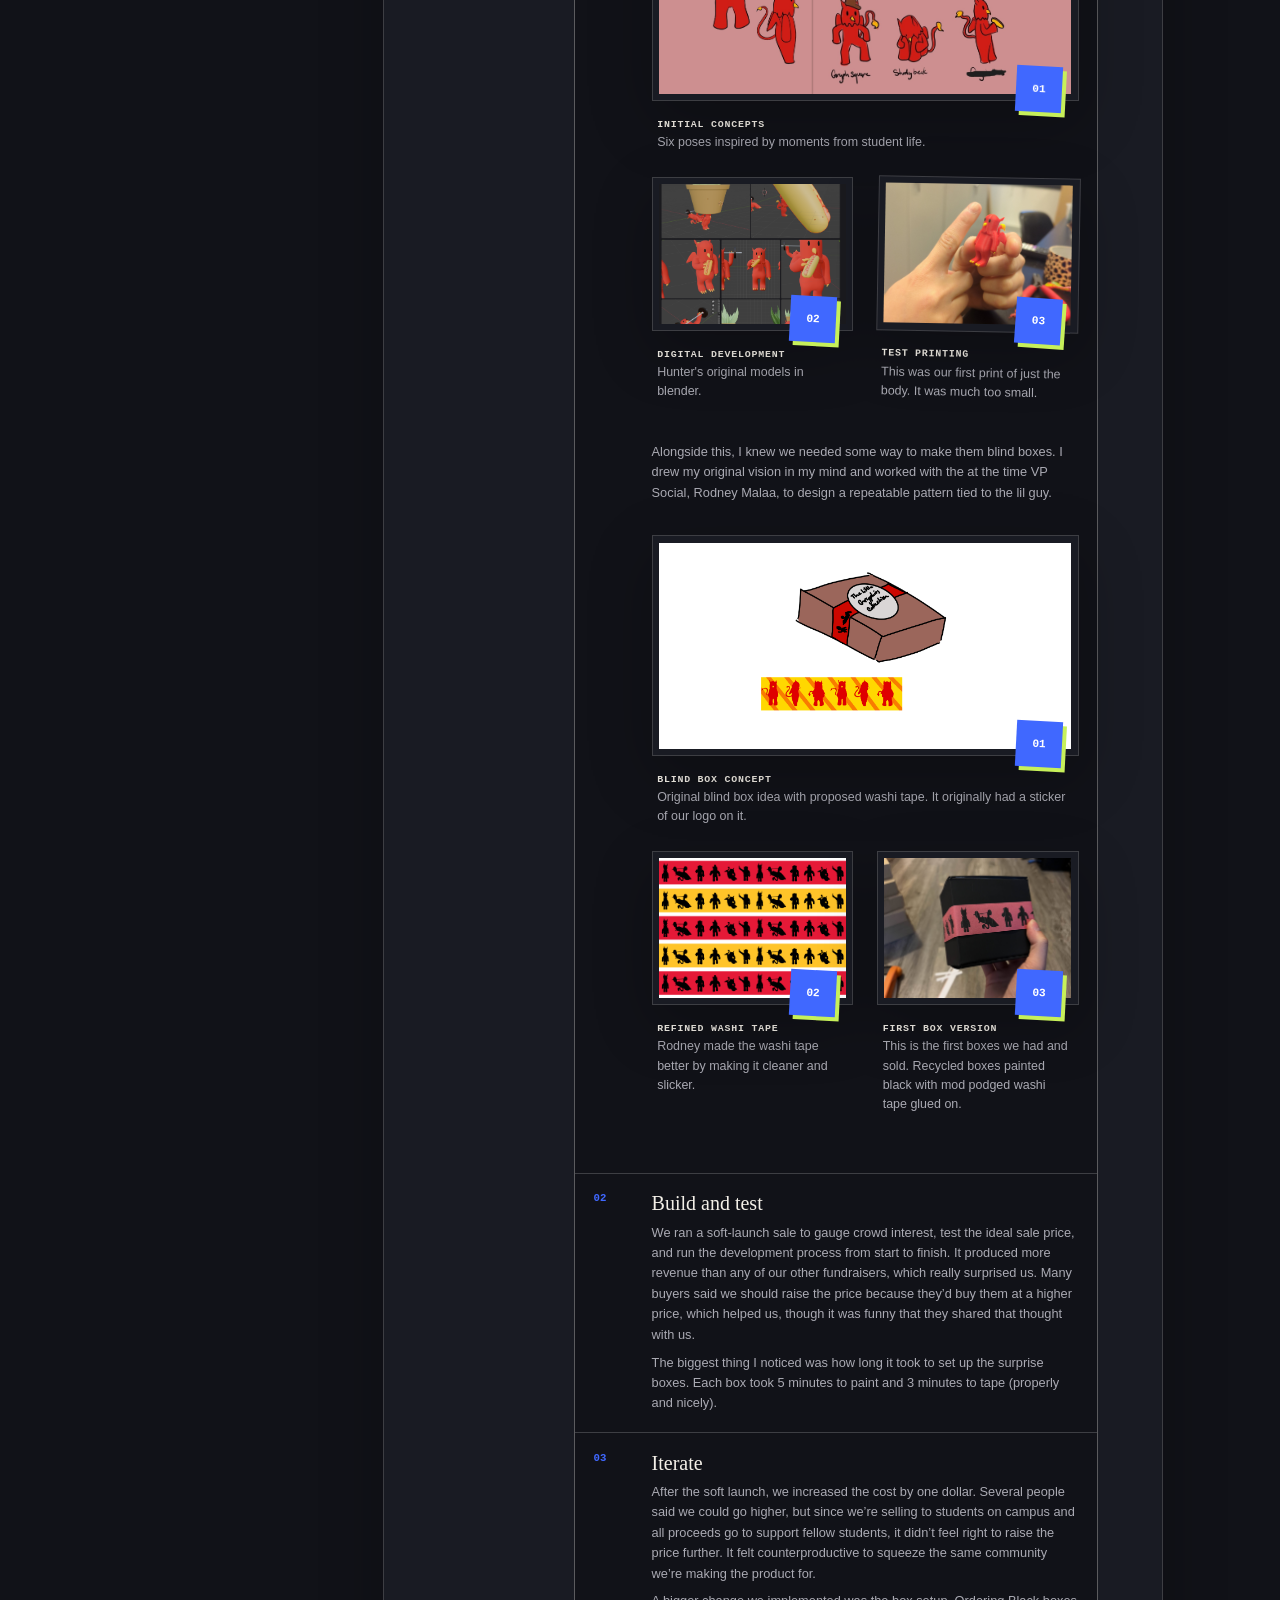
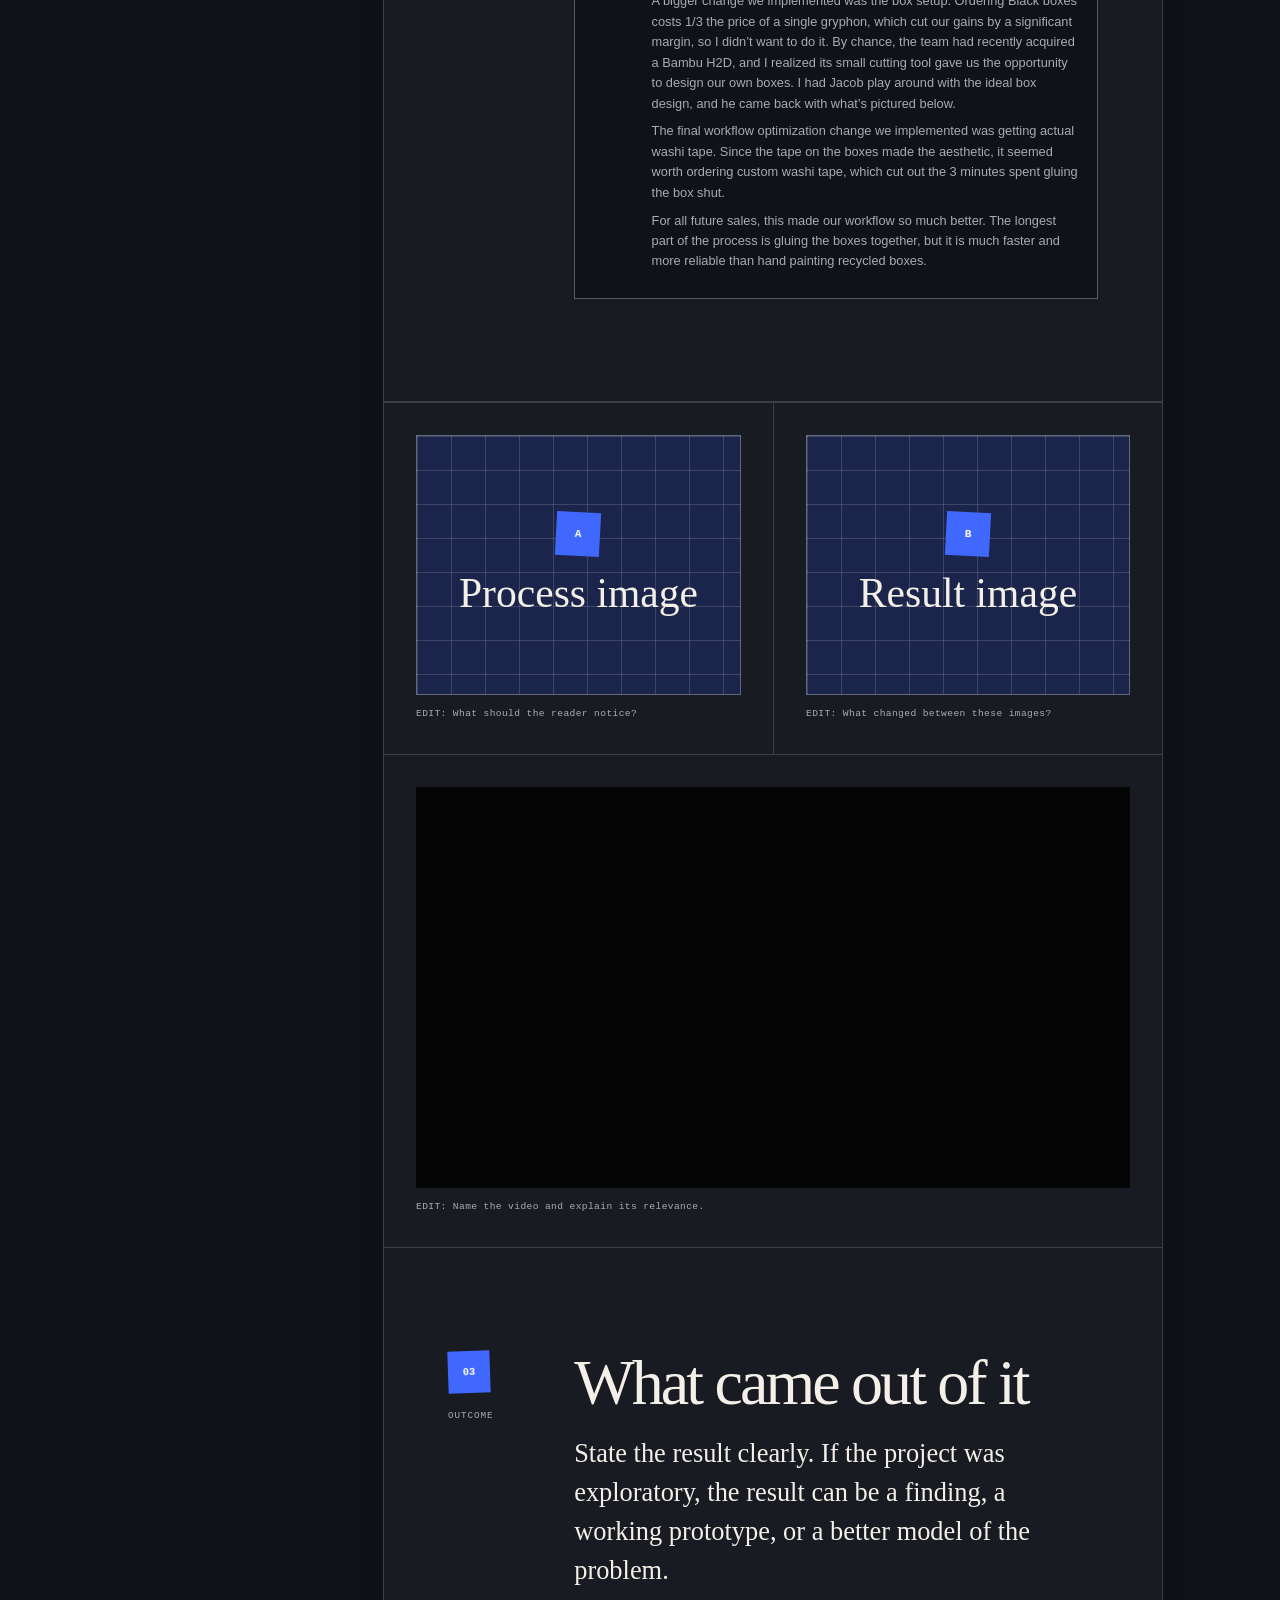
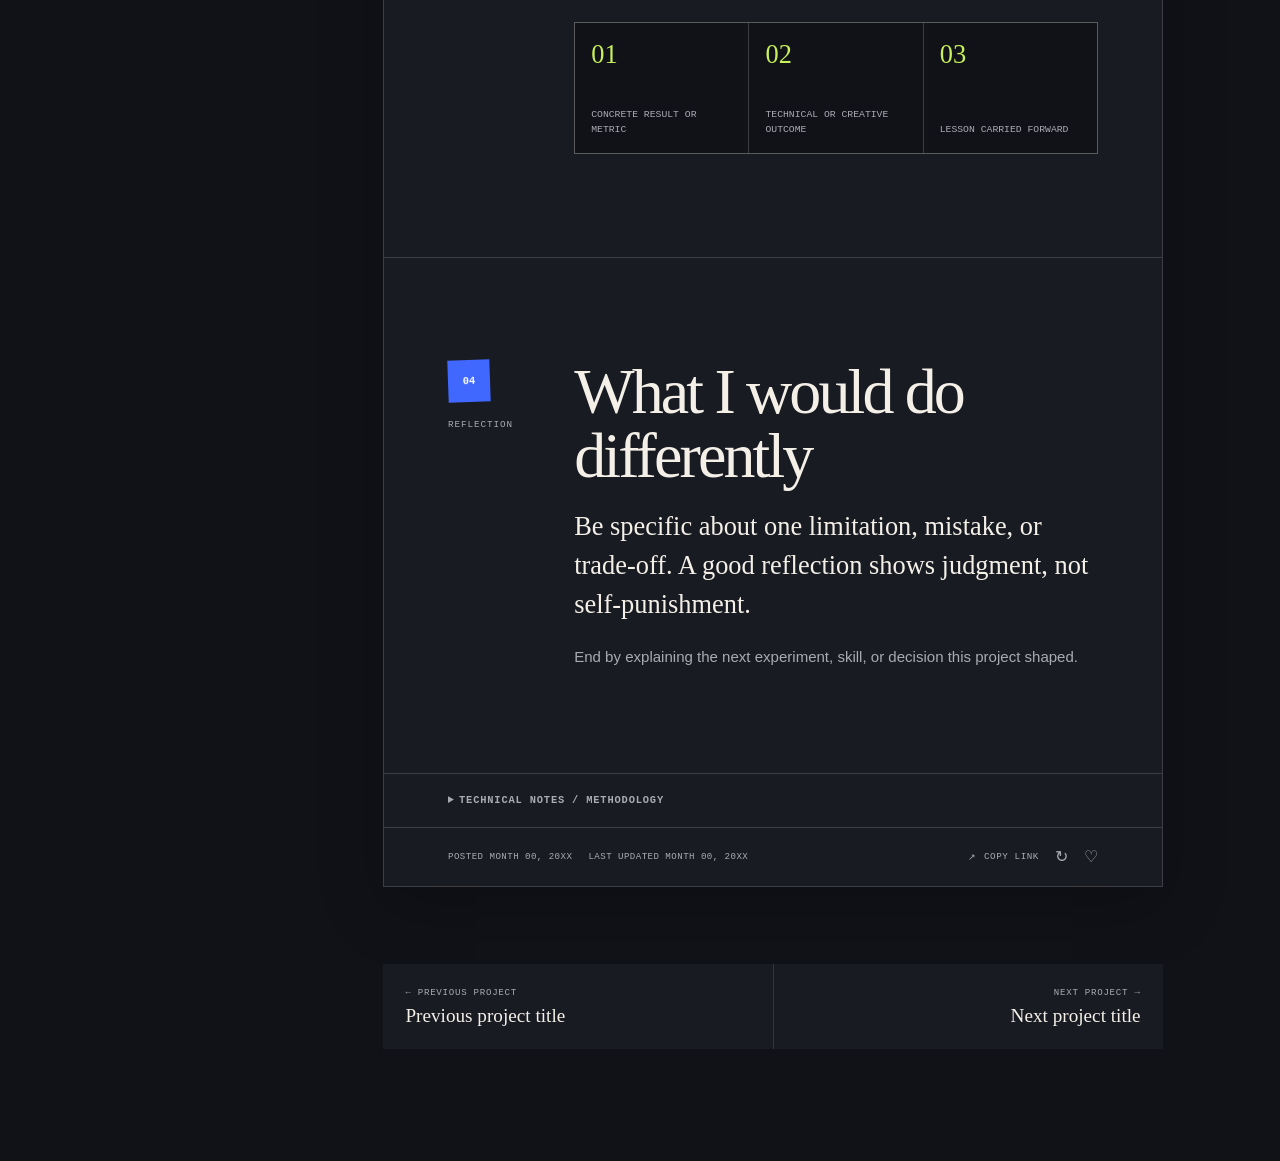
==== commit e0c0e7d1: "Updating to reflection stuff and adding to gryph proj" ====
--- a/projects/lil-gryphie.html
+++ b/projects/lil-gryphie.html
@@ -1,310 +1,428 @@
 <!doctype html>
 <html lang="en">
-  <head>
-    <meta charset="utf-8">
-    <meta name="viewport" content="width=device-width, initial-scale=1">
-
-    <!-- EDIT: Browser and sharing information. -->
-    <title>Lil Gryphies — Stella Rovazzi</title>
-    <meta name="description" content="A one-sentence description of this project.">
-    <meta property="og:title" content="Project Title — Stella Rovazzi">
-    <meta property="og:description" content="A one-sentence description of this project.">
-    <meta property="og:type" content="article">
-    <!-- Optional when hosted: <meta property="og:image" content="https://your-site.com/images/project-cover.jpg"> -->
-    <link rel="icon" href="../images/logo.png" sizes="16x16" type="image/png">
-
-    <link rel="stylesheet" href="../css/project-post.css">
-    <script src="../js/project-post.js" defer></script>
-  </head>
-
-  <!--
+
+<head>
+  <meta charset="utf-8">
+  <meta name="viewport" content="width=device-width, initial-scale=1">
+
+  <!-- EDIT: Browser and sharing information. -->
+  <title>Lil Gryphies — Stella Rovazzi</title>
+  <meta name="description" content="A one-sentence description of this project.">
+  <meta property="og:title" content="Project Title — Stella Rovazzi">
+  <meta property="og:description" content="A one-sentence description of this project.">
+  <meta property="og:type" content="article">
+  <!-- Optional when hosted: <meta property="og:image" content="https://your-site.com/images/project-cover.jpg"> -->
+  <link rel="icon" href="../images/logo.png" sizes="16x16" type="image/png">
+
+  <link rel="stylesheet" href="../css/project-post.css">
+  <script src="../js/project-post.js" defer></script>
+</head>
+
+<!--
     EDIT: Change the accent per project with one hex colour.
     Good examples: #4068ff (blue), #ff715b (coral), #b8a2ff (violet).
   -->
-  <body style="--project-accent: #4068ff;">
-    <div class="reading-progress" aria-hidden="true">
-      <span id="reading-progress-bar"></span>
-    </div>
-
-    <header class="site-header">
-      <!-- EDIT: Change href to the location of your portfolio homepage. -->
-      <a class="site-brand" href="index.html" aria-label="Back to Stella Rovazzi portfolio">
-        <span class="site-brand__mark">SR</span>
-        <span>stellar-portfolio<span class="accent-dot">.</span>txt</span>
-      </a>
-
-      <nav class="site-nav" aria-label="Project page navigation">
-        <a href="../index.html">home</a>
-        <a href="#project-start">top</a>
-        <a href="#reflection">reflection</a>
-        <button class="theme-toggle" id="theme-toggle" type="button" aria-label="Switch to light theme">
-          <span id="theme-icon" aria-hidden="true">◐</span>
-          <span id="theme-label">paper</span>
-        </button>
+
+<body style="--project-accent: #4068ff;">
+  <div class="reading-progress" aria-hidden="true">
+    <span id="reading-progress-bar"></span>
+  </div>
+
+  <header class="site-header">
+    <!-- EDIT: Change href to the location of your portfolio homepage. -->
+    <a class="site-brand" href="index.html" aria-label="Back to Stella Rovazzi portfolio">
+      <span class="site-brand__mark">SR</span>
+      <span>stellar-portfolio<span class="accent-dot">.</span>txt</span>
+    </a>
+
+    <nav class="site-nav" aria-label="Project page navigation">
+      <a href="../index.html">home</a>
+      <a href="#project-start">top</a>
+      <a href="#reflection">reflection</a>
+      <button class="theme-toggle" id="theme-toggle" type="button" aria-label="Switch to light theme">
+        <span id="theme-icon" aria-hidden="true">◐</span>
+        <span id="theme-label">paper</span>
+      </button>
+    </nav>
+  </header>
+
+  <main class="page-shell" id="project-start">
+    <aside class="post-sidebar" aria-label="Project post information">
+      <div class="author-block">
+        <span class="author-avatar" aria-hidden="true">SR</span>
+        <div>
+          <strong>stella-ro.vz</strong>
+          <span>original project</span>
+        </div>
+      </div>
+
+      <nav class="post-contents" aria-label="On this page">
+        <p>on this page</p>
+        <a href="#overview">01 / overview</a>
+        <a href="#process">02 / process</a>
+        <a href="#outcome">03 / outcome</a>
+        <a href="#reflection">04 / reflection</a>
       </nav>
-    </header>
-
-    <main class="page-shell" id="project-start">
-      <aside class="post-sidebar" aria-label="Project post information">
-        <div class="author-block">
-          <span class="author-avatar" aria-hidden="true">SR</span>
-          <div>
-            <strong>stella-ro.vz</strong>
-            <span>original project</span>
+
+      <div class="sidebar-note">
+        <span>currently thinking about</span>
+        <!-- EDIT: One interesting question raised by this project. -->
+        <p>What will the future executives make with this idea?</p>
+      </div>
+    </aside>
+
+    <article class="tumblr-post">
+      <header class="post-header">
+        <div class="post-kicker">
+          <!-- EDIT: Project category, date, and approximate reading time. -->
+          <span>Robotics</span>
+          <span>2025 to Present</span>
+          <span>5 min read</span>
+        </div>
+
+        <!-- EDIT: Main project title and short positioning statement. -->
+        <p class="post-type">case study / 01</p>
+        <h1>Using creativity to fundraise for the team.</h1>
+        <p class="post-deck">
+          Designed and lead the development of 3D printed toys (inspired by Simiski) to fundraise for the
+          robotics team. All fundraising money goes to supporting students in attending competition.
+        </p>
+
+        <ul class="tag-list" aria-label="Project tags">
+          <!-- EDIT: Duplicate or remove tags as needed. -->
+          <li>#Design</li>
+          <li>#Collaboration</li>
+          <li>#Process Optimization</li>
+        </ul>
+      </header>
+
+      <!-- OPTIONAL COMPONENT: Replace this placeholder with an image. -->
+      <figure class="post-media post-media--hero">
+        <div class="project-image">
+
+          <img src="../images/lil_gryphie/squad.jpg" alt="Four Lil Gryphons in various poses">
+          <span class="project-image__number" aria-hidden="true">
+            01
+          </span>
+        </div>
+        <figcaption>A picture of some Lil Gryphies at GHD !</figcaption>
+      </figure>
+
+      <!-- COMPONENT: At-a-glance facts. Keep two to four items. -->
+      <dl class="fact-grid">
+        <div>
+          <dt>role</dt>
+          <dd>Designer and Lead</dd>
+        </div>
+        <div>
+          <dt>timeline</dt>
+          <dd>1.5 Years</dd>
+        </div>
+        <div>
+          <dt>tools</dt>
+          <dd>Collaboration · Design · Marketing</dd>
+        </div>
+        <div>
+          <dt>status</dt>
+          <dd>Complete (for me)</dd>
+        </div>
+      </dl>
+
+      <section class="post-section" id="overview">
+        <div class="section-label">
+          <span>01</span>
+          <p>Overview</p>
+        </div>
+        <div class="section-content">
+          <h2>Introducing Lil Gryphie</h2>
+          <!-- EDIT: Two or three short paragraphs are easier to scan than one long block. -->
+          <p class="lead">
+            After running a few bake sales, and seeing other clubs do the same, I wanted a robotics-special fundraiser
+            that would create excitement on campus.
+          </p>
+          <p>
+            A Lil Gryphie is a 3D-printed gotcha box or blind box toy I designed to fundraise for my robotics team. All
+            the money made goes to financially supporting students in attending competition. I wanted the team to feel
+            accessible to everyone, so fundraising and sponsorships was among our top priorities.
+            Alongside being excited about the successful fundraiser, I had a lot of fun optimizing our development, toy
+            creation, and packaging processes.
+          </p>
+        </div>
+      </section>
+
+      <!-- OPTIONAL COMPONENT: A highlighted research or design question. -->
+      <blockquote class="pull-quote">
+        <span>the question</span>
+        <p>“Can we creatively fundraise for competition?”</p>
+      </blockquote>
+
+      <section class="post-section" id="process">
+        <div class="section-label">
+          <span>02</span>
+          <p>Process</p>
+        </div>
+        <div class="section-content">
+          <h2>How I approached it</h2>
+
+          <!-- COMPONENT: Numbered process. Duplicate or remove steps. -->
+          <ol class="process-list">
+            <li>
+              <span>01</span>
+              <div>
+                <h3>Understand</h3>
+                <p>
+                  After looking into Simiskis, I designed six poses for a cartoonish gryphon, inspired by student life.
+                  I tried making his globular body in SolidWorks, but the software didn't easily support modelling
+                  non-geometric shapes. Instead, we reached out to Hunter Marshall, a student (now a graduate) from
+                  Ontario Tech’s Game Development and Interactive Media program. We went back and forth a few times on
+                  how to make the gryphon as cute and realistic as possible for 3D printing. One of our mechanical leads
+                  at the time, Jacob Gomes, gave us advice on 3D printing. After we perfected the body, Hunter modelled
+                  the designed poses in Blender, and Jacob started test printing them.
+                </p>
+                <div class="step-gallery">
+                  <figure class="step-photo step-photo--wide">
+                    <div class="step-photo__frame" data-number="01">
+                      <img src="../images/lil_gryphie/og_sketch-opy.jpg"
+                        alt="Early sketches showing six student-inspired gryphon poses">
+                    </div>
+
+                    <figcaption>
+                      <strong>Initial concepts</strong>
+                      Six poses inspired by moments from student life.
+                    </figcaption>
+                  </figure>
+
+                  <figure class="step-photo">
+                    <div class="step-photo__frame" data-number="02">
+                      <img src="../images/lil_gryphie/somernd.png" alt="The cartoon gryphon being modelled in Blender"
+                        loading="lazy">
+                    </div>
+
+                    <figcaption>
+                      <strong>Digital development</strong>
+                      Hunter's original models in blender.
+                    </figcaption>
+                  </figure>
+
+                  <figure class="step-photo step-photo--tilted">
+                    <div class="step-photo__frame" data-number="03">
+                      <img src="../images/lil_gryphie/too_tiny.jpg" alt="An early 3D-printed prototype of the gryphon"
+                        loading="lazy">
+                    </div>
+
+                    <figcaption>
+                      <strong>Test printing</strong>
+                      This was our first print of just the body. It was much too small.
+                    </figcaption>
+                  </figure>
+                </div>
+                <p>
+                  Alongside this, I knew we needed some way to make them blind boxes. I drew my original vision in my
+                  mind and worked with the at the time VP Social, Rodney Malaa, to design a repeatable pattern tied to
+                  the lil guy.
+                </p>
+
+                <div class="step-gallery">
+                  <figure class="step-photo step-photo--wide">
+                    <div class="step-photo__frame" data-number="01">
+                      <img src="../images/lil_gryphie/boxsketch.png" alt="Sketch of original box Design">
+                    </div>
+
+                    <figcaption>
+                      <strong>Blind Box Concept</strong>
+                      Original blind box idea with proposed washi tape. It originally had a sticker of our logo on it.
+                    </figcaption>
+                  </figure>
+
+                  <figure class="step-photo">
+                    <div class="step-photo__frame" data-number="02">
+                      <img src="../images/lil_gryphie/final_washi.png"
+                        alt="The cartoon gryphon being modelled in Blender" loading="lazy">
+                    </div>
+
+                    <figcaption>
+                      <strong>Refined Washi Tape</strong>
+                      Rodney made the washi tape better by making it cleaner and slicker.
+                    </figcaption>
+                  </figure>
+
+                  <figure class="step-photo">
+                    <div class="step-photo__frame" data-number="03">
+                      <img src="../images/lil_gryphie/ogBox.jpg" alt="The original box" loading="lazy">
+                    </div>
+
+                    <figcaption>
+                      <strong>First Box Version</strong>
+                      This is the first boxes we had and sold. Recycled boxes painted black with mod podged washi tape
+                      glued on.
+                    </figcaption>
+                  </figure>
+
+                </div>
+              </div>
+            </li>
+            <li>
+              <span>02</span>
+              <div>
+                <h3>Build and test</h3>
+                <p> We ran a soft-launch sale to gauge crowd interest, test the ideal sale price, and run the
+                  development process from start to finish. It produced more revenue than any of our other fundraisers,
+                  which really surprised us. Many buyers said we should raise the price because they’d buy them at a
+                  higher price, which helped us, though it was funny that they shared that thought with us.
+                </p>
+                <p>The biggest thing I noticed was how long it took to set up the surprise boxes. Each box took 5
+                  minutes to paint and 3 minutes to tape (properly and nicely). </p>
+              </div>
+            </li>
+            <li>
+              <span>03</span>
+              <div>
+                <h3>Iterate</h3>
+                <p>After the soft launch, we increased the cost by one dollar. Several people said we could go higher,
+                  but since we’re selling to students on campus and all proceeds go to support fellow students, it
+                  didn’t feel right to raise the price further. It felt counterproductive to squeeze the same community
+                  we’re making the product for.
+                </p>
+                <p>
+                  A bigger change we implemented was the box setup. Ordering Black boxes costs 1/3 the price of a single
+                  gryphon, which cut our gains by a significant margin, so I didn’t want to do it. By chance, the team
+                  had recently acquired a Bambu H2D, and I realized its small cutting tool gave us the opportunity to
+                  design our own boxes. I had Jacob play around with the ideal box design, and he came back with what’s
+                  pictured below.
+                </p>
+                <p>
+                  The final workflow optimization change we implemented was getting actual washi tape. Since the tape on
+                  the boxes made the aesthetic, it seemed worth ordering custom washi tape, which cut out the 3 minutes
+                  spent gluing the box shut.
+                </p>
+                <p>For all future sales, this made our workflow so much better. The longest part of the process is
+                  gluing the boxes together, but it is much faster and more reliable than hand painting recycled boxes.
+                </p>
+                </p>
+              </div>
+            </li>
+          </ol>
+        </div>
+      </section>
+
+      <!-- OPTIONAL COMPONENT: Two-image gallery. Replace each placeholder with a figure/img. -->
+      <div class="media-grid" aria-label="Project image gallery">
+        <figure class="post-media">
+          <div class="media-placeholder media-placeholder--small" role="img" aria-label="Process image placeholder">
+            <span>A</span>
+            <strong>Process image</strong>
           </div>
-        </div>
-
-        <nav class="post-contents" aria-label="On this page">
-          <p>on this page</p>
-          <a href="#overview">01 / overview</a>
-          <a href="#process">02 / process</a>
-          <a href="#outcome">03 / outcome</a>
-          <a href="#reflection">04 / reflection</a>
-        </nav>
-
-        <div class="sidebar-note">
-          <span>currently thinking about</span>
-          <!-- EDIT: One interesting question raised by this project. -->
-          <p>What will the future executives make with this idea?</p>
-        </div>
-      </aside>
-
-      <article class="tumblr-post">
-        <header class="post-header">
-          <div class="post-kicker">
-            <!-- EDIT: Project category, date, and approximate reading time. -->
-            <span>Robotics</span>
-            <span>2025 to Present</span>
-            <span>5 min read</span>
+          <figcaption>EDIT: What should the reader notice?</figcaption>
+        </figure>
+        <figure class="post-media">
+          <div class="media-placeholder media-placeholder--small" role="img" aria-label="Result image placeholder">
+            <span>B</span>
+            <strong>Result image</strong>
           </div>
-
-          <!-- EDIT: Main project title and short positioning statement. -->
-          <p class="post-type">case study / 01</p>
-          <h1>Using creativity to fundraise for the team.</h1>
-          <p class="post-deck">
-            Designed and lead the development of 3D printed toys (inspired by Simiski) to fundraise for the 
-            robotics team. All fundraising money goes to supporting students in attending competition.
-          </p>
-
-          <ul class="tag-list" aria-label="Project tags">
-            <!-- EDIT: Duplicate or remove tags as needed. -->
-            <li>#Design</li>
-            <li>#Collaboration</li>
-            <li>#Process Optimization</li>
-          </ul>
-        </header>
-
-        <!-- OPTIONAL COMPONENT: Replace this placeholder with an image. -->
-        <figure class="post-media post-media--hero">
-          <div class="project-image">
-            
-            <img src="../images/lil_gryphie/squad.jpg" alt="Four Lil Gryphons in various poses">
-            <span class="project-image__number" aria-hidden="true">
-              01
-            </span>
-          </div>
-          <figcaption>A picture of some Lil Gryphies at GHD !</figcaption>
+          <figcaption>EDIT: What changed between these images?</figcaption>
         </figure>
-
-        <!-- COMPONENT: At-a-glance facts. Keep two to four items. -->
-        <dl class="fact-grid">
-          <div>
-            <dt>role</dt>
-            <dd>Designer and Lead</dd>
-          </div>
-          <div>
-            <dt>timeline</dt>
-            <dd>1.5 Years</dd>
-          </div>
-          <div>
-            <dt>tools</dt>
-            <dd>Collaboration · Design · Marketing</dd>
-          </div>
-          <div>
-            <dt>status</dt>
-            <dd>Complete (for me)</dd>
-          </div>
-        </dl>
-
-        <section class="post-section" id="overview">
-          <div class="section-label">
-            <span>01</span>
-            <p>Overview</p>
-          </div>
-          <div class="section-content">
-            <h2>Introducing Lil Gryphie</h2>
-            <!-- EDIT: Two or three short paragraphs are easier to scan than one long block. -->
-            <p class="lead">
-              After running a few bake sales, and seeing other clubs do the same, I wanted a robotics-special fundraiser that would create excitement on campus.
-            </p>
-            <p>
-              A Lil Gryphie is a 3D-printed gotcha box or blind box toy I designed to fundraise for my robotics team. All the money made goes to financially supporting students in attending competition. I want the team to feel accessible to everyone, so fundraising and sponsorships are among our top priorities.
-        Alongside being excited about the successful fundraiser, I’ve been having a lot of fun optimizing our development, toy creation, and packaging processes.
-            </p>
-          </div>
-        </section>
-
-        <!-- OPTIONAL COMPONENT: A highlighted research or design question. -->
-        <blockquote class="pull-quote">
-          <span>the question</span>
-          <p>“Write the central question or challenge in one memorable sentence.”</p>
-        </blockquote>
-
-        <section class="post-section" id="process">
-          <div class="section-label">
-            <span>02</span>
-            <p>Process</p>
-          </div>
-          <div class="section-content">
-            <h2>How I approached it</h2>
-
-            <!-- COMPONENT: Numbered process. Duplicate or remove steps. -->
-            <ol class="process-list">
-              <li>
-                <span>01</span>
-                <div>
-                  <h3>Understand</h3>
-                  <p>Describe the research, requirements, references, or initial diagnosis.</p>
-                </div>
-              </li>
-              <li>
-                <span>02</span>
-                <div>
-                  <h3>Build and test</h3>
-                  <p>Explain what you made and how you checked whether it worked.</p>
-                </div>
-              </li>
-              <li>
-                <span>03</span>
-                <div>
-                  <h3>Iterate</h3>
-                  <p>Show what changed after evidence, feedback, or failure.</p>
-                </div>
-              </li>
-            </ol>
-          </div>
-        </section>
-
-        <!-- OPTIONAL COMPONENT: Two-image gallery. Replace each placeholder with a figure/img. -->
-        <div class="media-grid" aria-label="Project image gallery">
-          <figure class="post-media">
-            <div class="media-placeholder media-placeholder--small" role="img" aria-label="Process image placeholder">
-              <span>A</span>
-              <strong>Process image</strong>
+      </div>
+
+      <!-- OPTIONAL COMPONENT: Responsive YouTube/Vimeo embed. Replace src and title. -->
+      <figure class="post-media">
+        <div class="video-frame">
+          <iframe src="https://www.youtube.com/embed/VIDEO_ID" title="Project video" loading="lazy"
+            allow="accelerometer; autoplay; clipboard-write; encrypted-media; gyroscope; picture-in-picture; web-share"
+            allowfullscreen>
+          </iframe>
+        </div>
+        <figcaption>EDIT: Name the video and explain its relevance.</figcaption>
+      </figure>
+
+      <section class="post-section" id="outcome">
+        <div class="section-label">
+          <span>03</span>
+          <p>Outcome</p>
+        </div>
+        <div class="section-content">
+          <h2>What came out of it</h2>
+          <p class="lead">
+            State the result clearly. If the project was exploratory, the
+            result can be a finding, a working prototype, or a better model
+            of the problem.
+          </p>
+
+          <!-- OPTIONAL COMPONENT: Result cards. -->
+          <div class="result-grid">
+            <div>
+              <strong>01</strong>
+              <span>Concrete result or metric</span>
             </div>
-            <figcaption>EDIT: What should the reader notice?</figcaption>
-          </figure>
-          <figure class="post-media">
-            <div class="media-placeholder media-placeholder--small" role="img" aria-label="Result image placeholder">
-              <span>B</span>
-              <strong>Result image</strong>
+            <div>
+              <strong>02</strong>
+              <span>Technical or creative outcome</span>
             </div>
-            <figcaption>EDIT: What changed between these images?</figcaption>
-          </figure>
-        </div>
-
-        <!-- OPTIONAL COMPONENT: Responsive YouTube/Vimeo embed. Replace src and title. -->
-        <figure class="post-media">
-          <div class="video-frame">
-            <iframe
-              src="https://www.youtube.com/embed/VIDEO_ID"
-              title="Project video"
-              loading="lazy"
-              allow="accelerometer; autoplay; clipboard-write; encrypted-media; gyroscope; picture-in-picture; web-share"
-              allowfullscreen>
-            </iframe>
-          </div>
-          <figcaption>EDIT: Name the video and explain its relevance.</figcaption>
-        </figure>
-
-        <section class="post-section" id="outcome">
-          <div class="section-label">
-            <span>03</span>
-            <p>Outcome</p>
-          </div>
-          <div class="section-content">
-            <h2>What came out of it</h2>
-            <p class="lead">
-              State the result clearly. If the project was exploratory, the
-              result can be a finding, a working prototype, or a better model
-              of the problem.
-            </p>
-
-            <!-- OPTIONAL COMPONENT: Result cards. -->
-            <div class="result-grid">
-              <div>
-                <strong>01</strong>
-                <span>Concrete result or metric</span>
-              </div>
-              <div>
-                <strong>02</strong>
-                <span>Technical or creative outcome</span>
-              </div>
-              <div>
-                <strong>03</strong>
-                <span>Lesson carried forward</span>
-              </div>
+            <div>
+              <strong>03</strong>
+              <span>Lesson carried forward</span>
             </div>
           </div>
-        </section>
-
-        <section class="post-section" id="reflection">
-          <div class="section-label">
-            <span>04</span>
-            <p>Reflection</p>
-          </div>
-          <div class="section-content">
-            <h2>What I would do differently</h2>
-            <p class="lead">
-              Be specific about one limitation, mistake, or trade-off. A good
-              reflection shows judgment, not self-punishment.
-            </p>
-            <p>
-              End by explaining the next experiment, skill, or decision this
-              project shaped.
-            </p>
-          </div>
-        </section>
-
-        <!-- OPTIONAL COMPONENT: Expandable technical details. -->
-        <details class="technical-note">
-          <summary>Technical notes / methodology</summary>
-          <div>
-            <p>
-              Put implementation details, parameters, references, or caveats
-              here so interested readers can go deeper without interrupting the
-              main story.
-            </p>
-          </div>
-        </details>
-
-        <footer class="post-footer">
-          <div class="post-footer__meta">
-            <span>posted Month 00, 20XX</span>
-            <span>last updated Month 00, 20XX</span>
-          </div>
-          <div class="post-footer__actions">
-            <button class="copy-link" type="button">
-              <span aria-hidden="true">↗</span>
-              <span>copy link</span>
-            </button>
-            <span aria-hidden="true">↻</span>
-            <span aria-hidden="true">♡</span>
-          </div>
-        </footer>
-      </article>
-
-      <!-- EDIT: Point these links to the adjacent project pages. -->
-      <nav class="project-pagination" aria-label="Other projects">
-        <a href="#">
-          <span>← previous project</span>
-          <strong>Previous project title</strong>
-        </a>
-        <a href="#">
-          <span>next project →</span>
-          <strong>Next project title</strong>
-        </a>
-      </nav>
-    </main>
-  </body>
-</html>
+        </div>
+      </section>
+
+      <section class="post-section" id="reflection">
+        <div class="section-label">
+          <span>04</span>
+          <p>Reflection</p>
+        </div>
+        <div class="section-content">
+          <h2>What I would do differently</h2>
+          <p class="lead">
+            Be specific about one limitation, mistake, or trade-off. A good
+            reflection shows judgment, not self-punishment.
+          </p>
+          <p>
+            End by explaining the next experiment, skill, or decision this
+            project shaped.
+          </p>
+        </div>
+      </section>
+
+      <!-- OPTIONAL COMPONENT: Expandable technical details. -->
+      <details class="technical-note">
+        <summary>Technical notes / methodology</summary>
+        <div>
+          <p>
+            Put implementation details, parameters, references, or caveats
+            here so interested readers can go deeper without interrupting the
+            main story.
+          </p>
+        </div>
+      </details>
+
+      <footer class="post-footer">
+        <div class="post-footer__meta">
+          <span>posted Month 00, 20XX</span>
+          <span>last updated Month 00, 20XX</span>
+        </div>
+        <div class="post-footer__actions">
+          <button class="copy-link" type="button">
+            <span aria-hidden="true">↗</span>
+            <span>copy link</span>
+          </button>
+          <span aria-hidden="true">↻</span>
+          <span aria-hidden="true">♡</span>
+        </div>
+      </footer>
+    </article>
+
+    <!-- EDIT: Point these links to the adjacent project pages. -->
+    <nav class="project-pagination" aria-label="Other projects">
+      <a href="#">
+        <span>← previous project</span>
+        <strong>Previous project title</strong>
+      </a>
+      <a href="#">
+        <span>next project →</span>
+        <strong>Next project title</strong>
+      </a>
+    </nav>
+  </main>
+</body>
+
+</html>
--- a/css/project-post.css
+++ b/css/project-post.css
@@ -437,7 +437,7 @@
 
 .post-section {
   display: grid;
-  grid-template-columns: 95px minmax(0, 1fr);
+  grid-template-columns: 75px minmax(0, 1fr);
   gap: clamp(1.5rem, 4vw, 3.5rem);
   padding: clamp(3.2rem, 8vw, 6.5rem) clamp(1.4rem, 5vw, 4.5rem);
   border-top: 1px solid var(--rule);
@@ -896,4 +896,112 @@
 
   box-shadow: 4px 4px 0 var(--lime);
   transform: translate(-50%, 50%) rotate(3deg);
+}
+
+.process-step {
+  align-items: start;
+}
+
+.process-step__body {
+  min-width: 0;
+}
+
+.process-step__body > p {
+  max-width: 720px;
+  line-height: 1.75;
+}
+
+.step-gallery {
+  display: grid;
+  grid-template-columns: repeat(2, minmax(0, 1fr));
+  gap: clamp(1rem, 3vw, 1.5rem);
+  margin: 2rem 0 2.5rem;
+}
+
+.step-photo {
+  min-width: 0;
+  margin: 0;
+}
+
+.step-photo--wide {
+  grid-column: 1 / -1;
+}
+
+.step-photo__frame {
+  position: relative;
+  padding: 0.4rem;
+  border: 1px solid var(--rule);
+  background: var(--surface);
+  box-shadow: var(--shadow);
+}
+
+/* Image number overlay */
+.step-photo__frame::after {
+  content: attr(data-number);
+
+  position: absolute;
+  right: 1rem;
+  bottom: -0.75rem;
+  z-index: 2;
+
+  display: grid;
+  place-items: center;
+  width: 46px;
+  height: 46px;
+
+  background: var(--project-accent);
+  color: white;
+  font: 700 0.7rem "Courier New", monospace;
+
+  box-shadow: 4px 4px 0 var(--lime);
+  transform: rotate(3deg);
+}
+
+.step-photo img {
+  display: block;
+  width: 100%;
+  aspect-ratio: 4 / 3;
+  object-fit: cover;
+}
+
+.step-photo--wide img {
+  aspect-ratio: 16 / 8;
+}
+
+.step-photo--tilted {
+  transform: rotate(1deg);
+}
+
+.step-photo figcaption {
+  margin: 1.1rem 0.35rem 0;
+  color: var(--soft-text);
+  font-size: 0.78rem;
+  line-height: 1.55;
+}
+
+.step-photo figcaption strong {
+  display: block;
+  margin-bottom: 0.2rem;
+  color: var(--text);
+  font: 700 0.62rem "Courier New", monospace;
+  letter-spacing: 0.08em;
+  text-transform: uppercase;
+}
+
+@media (max-width: 650px) {
+  .step-gallery {
+    grid-template-columns: 1fr;
+  }
+
+  .step-photo--wide {
+    grid-column: auto;
+  }
+
+  .step-photo--wide img {
+    aspect-ratio: 4 / 3;
+  }
+
+  .step-photo--tilted {
+    transform: none;
+  }
 }
